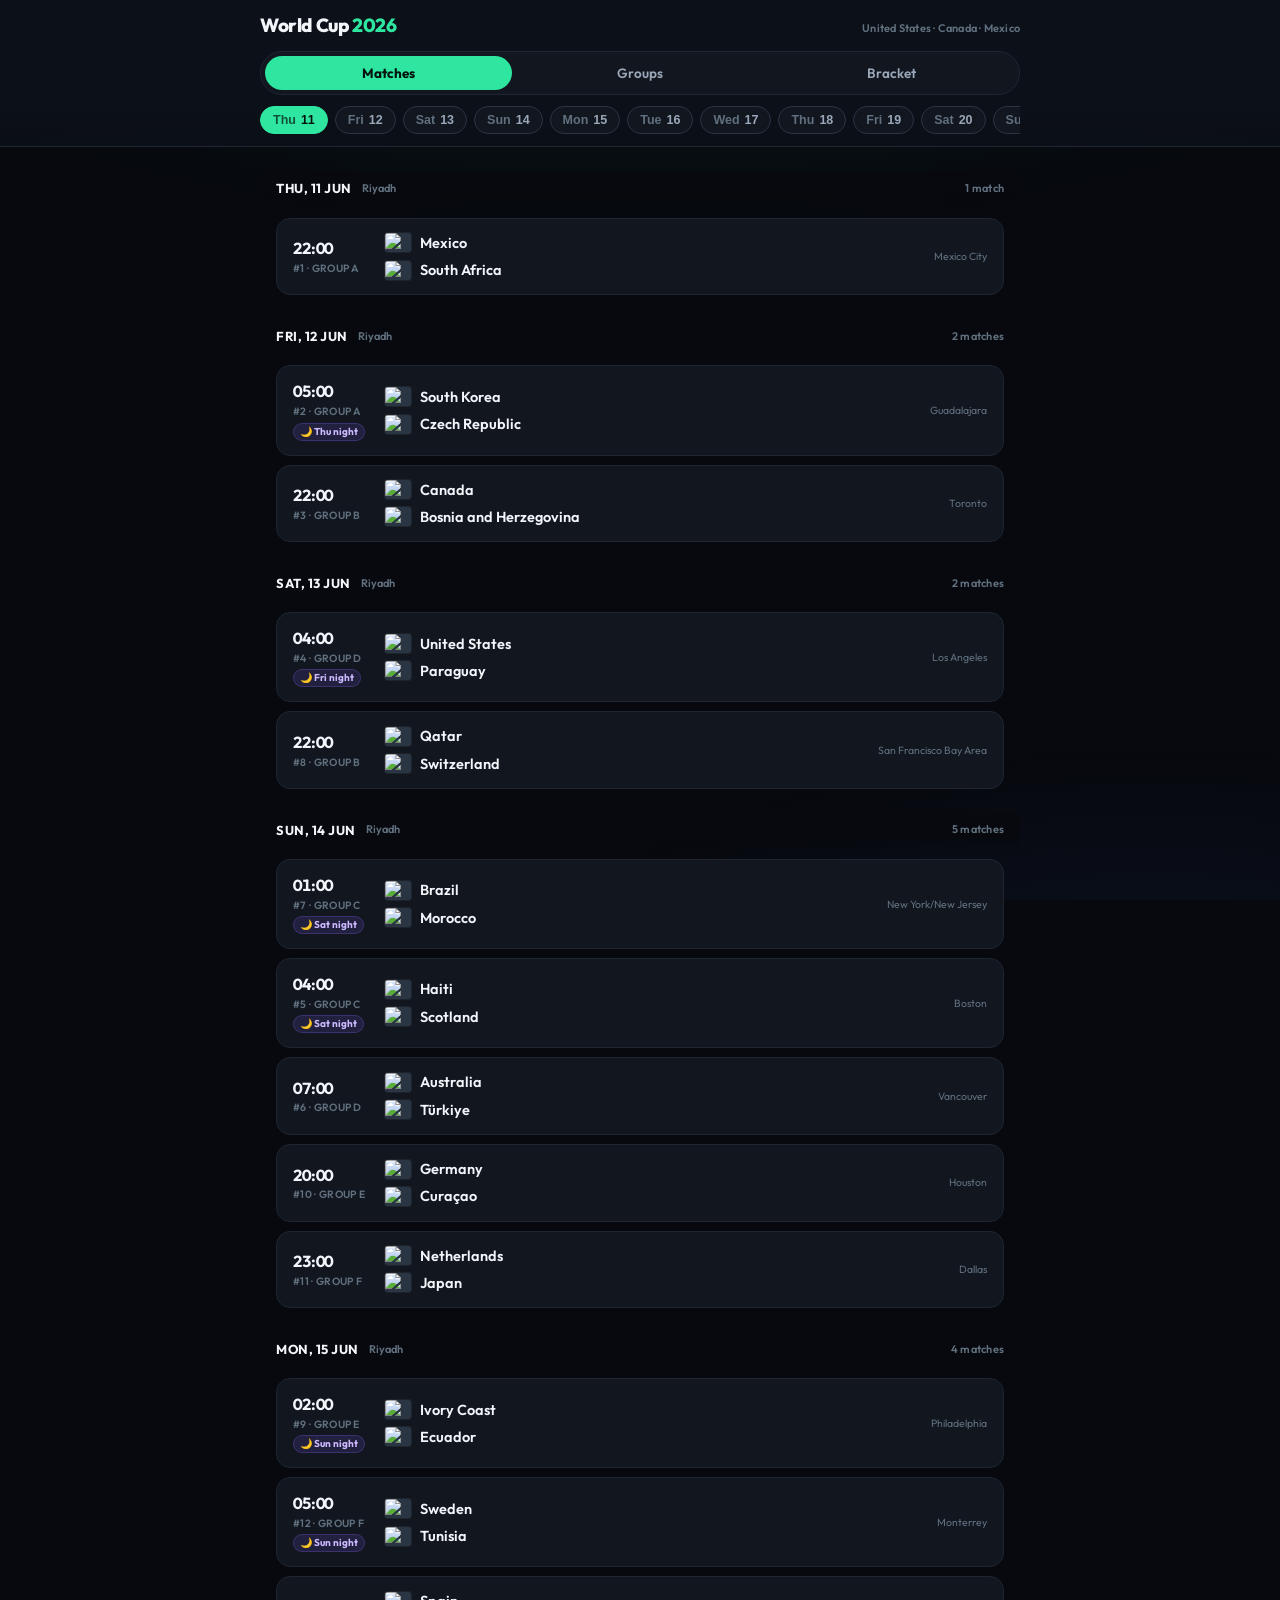
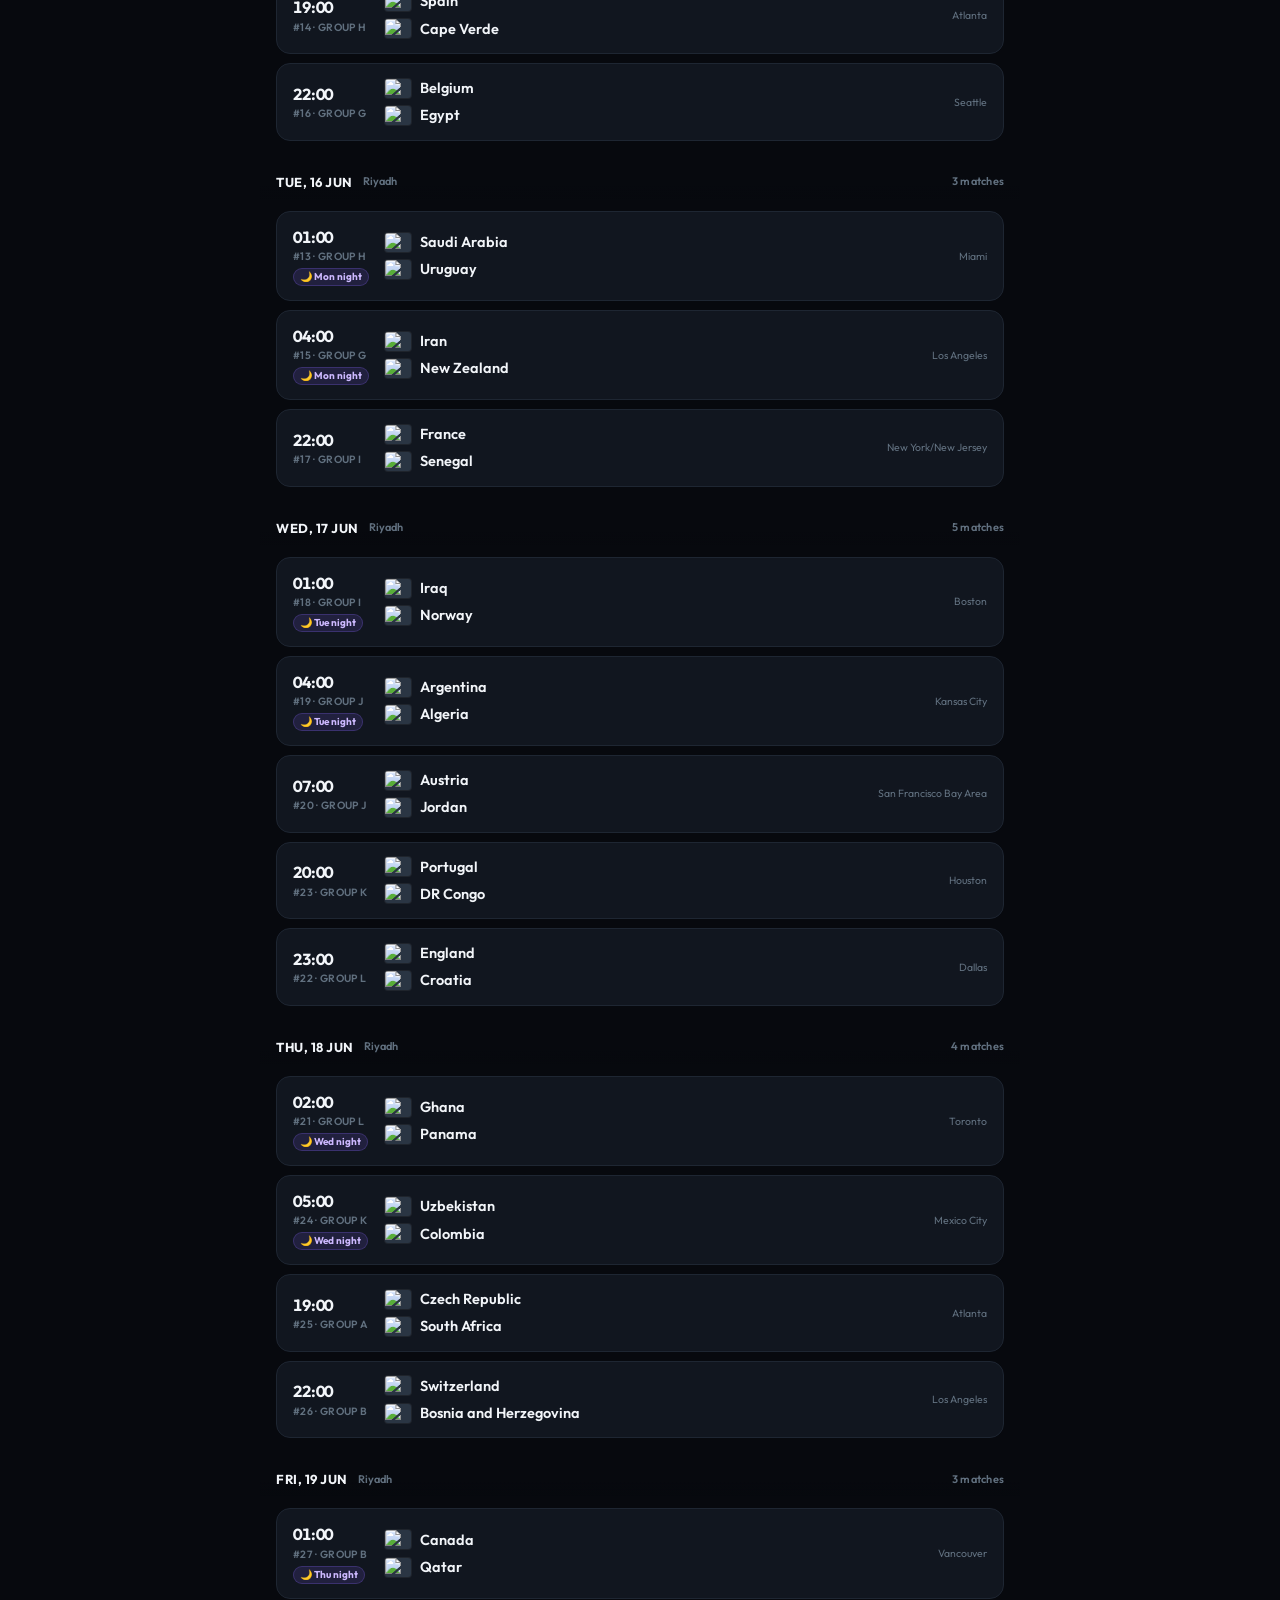
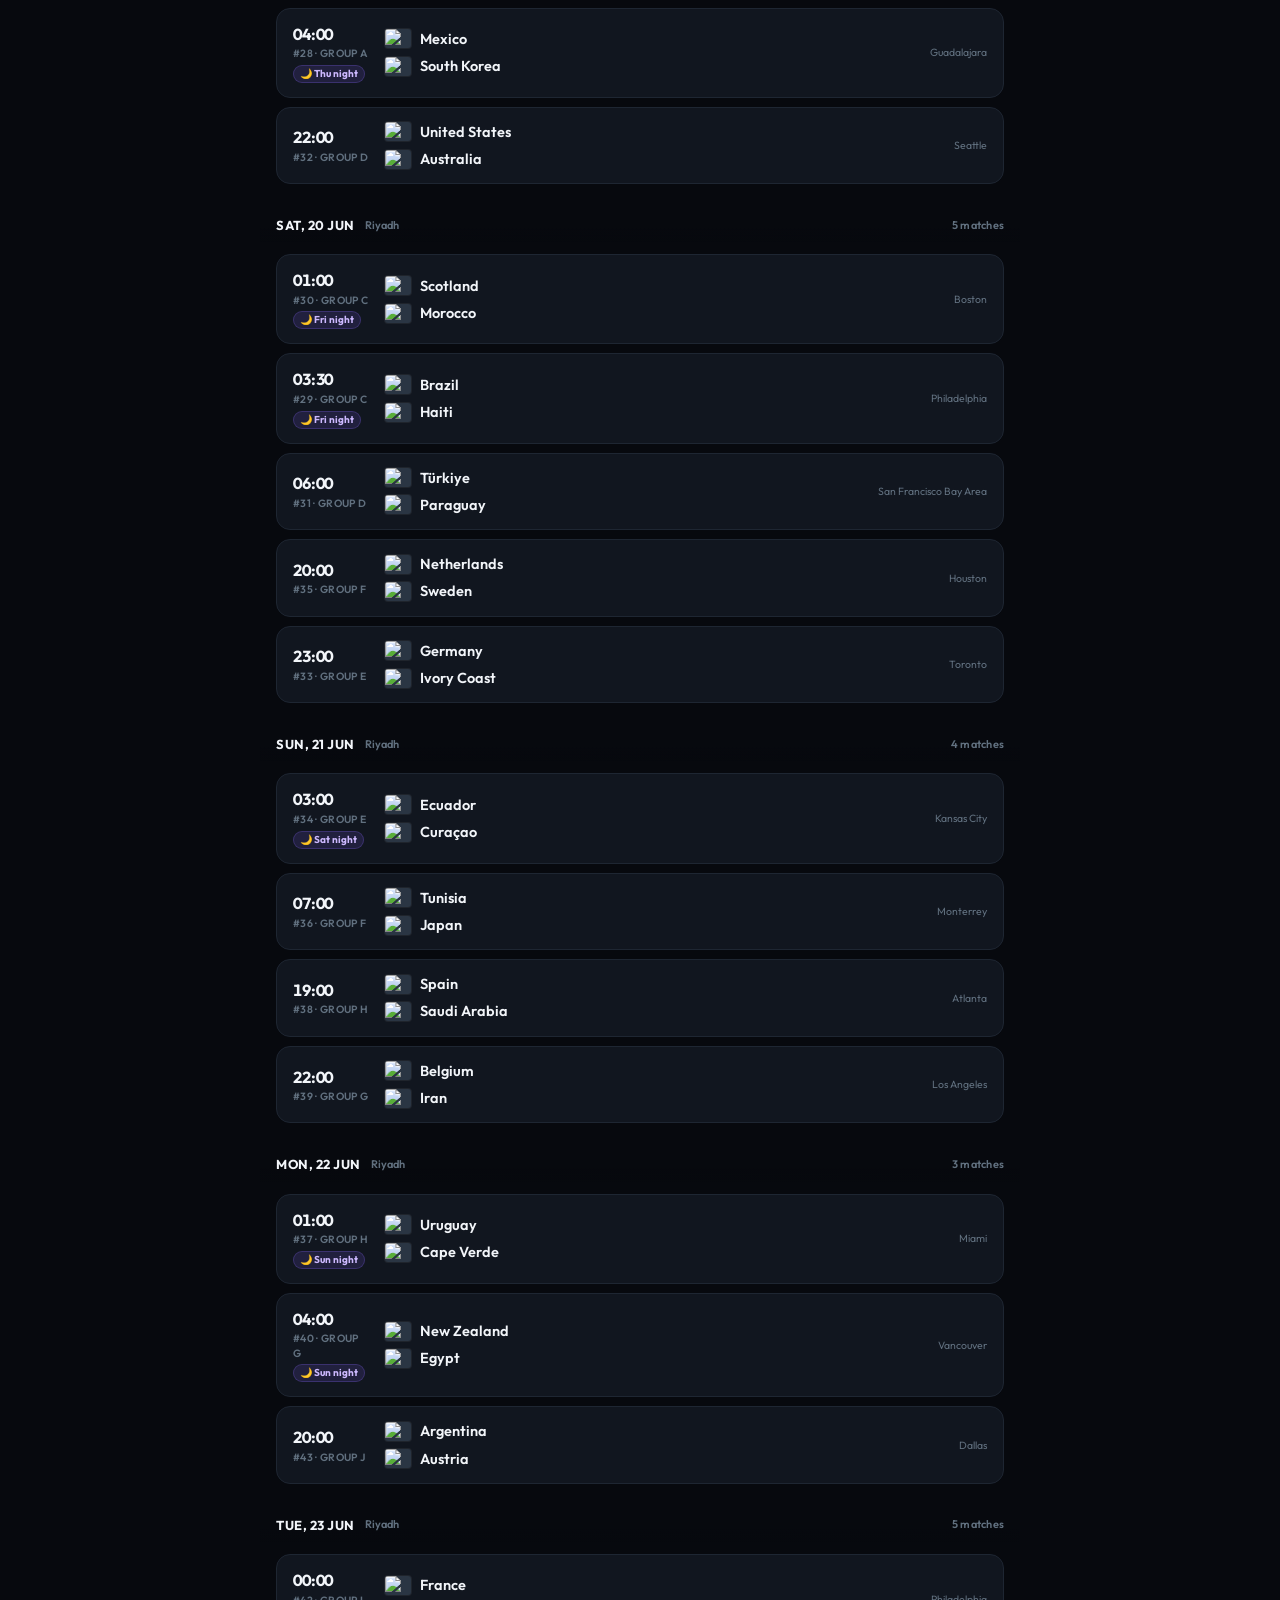
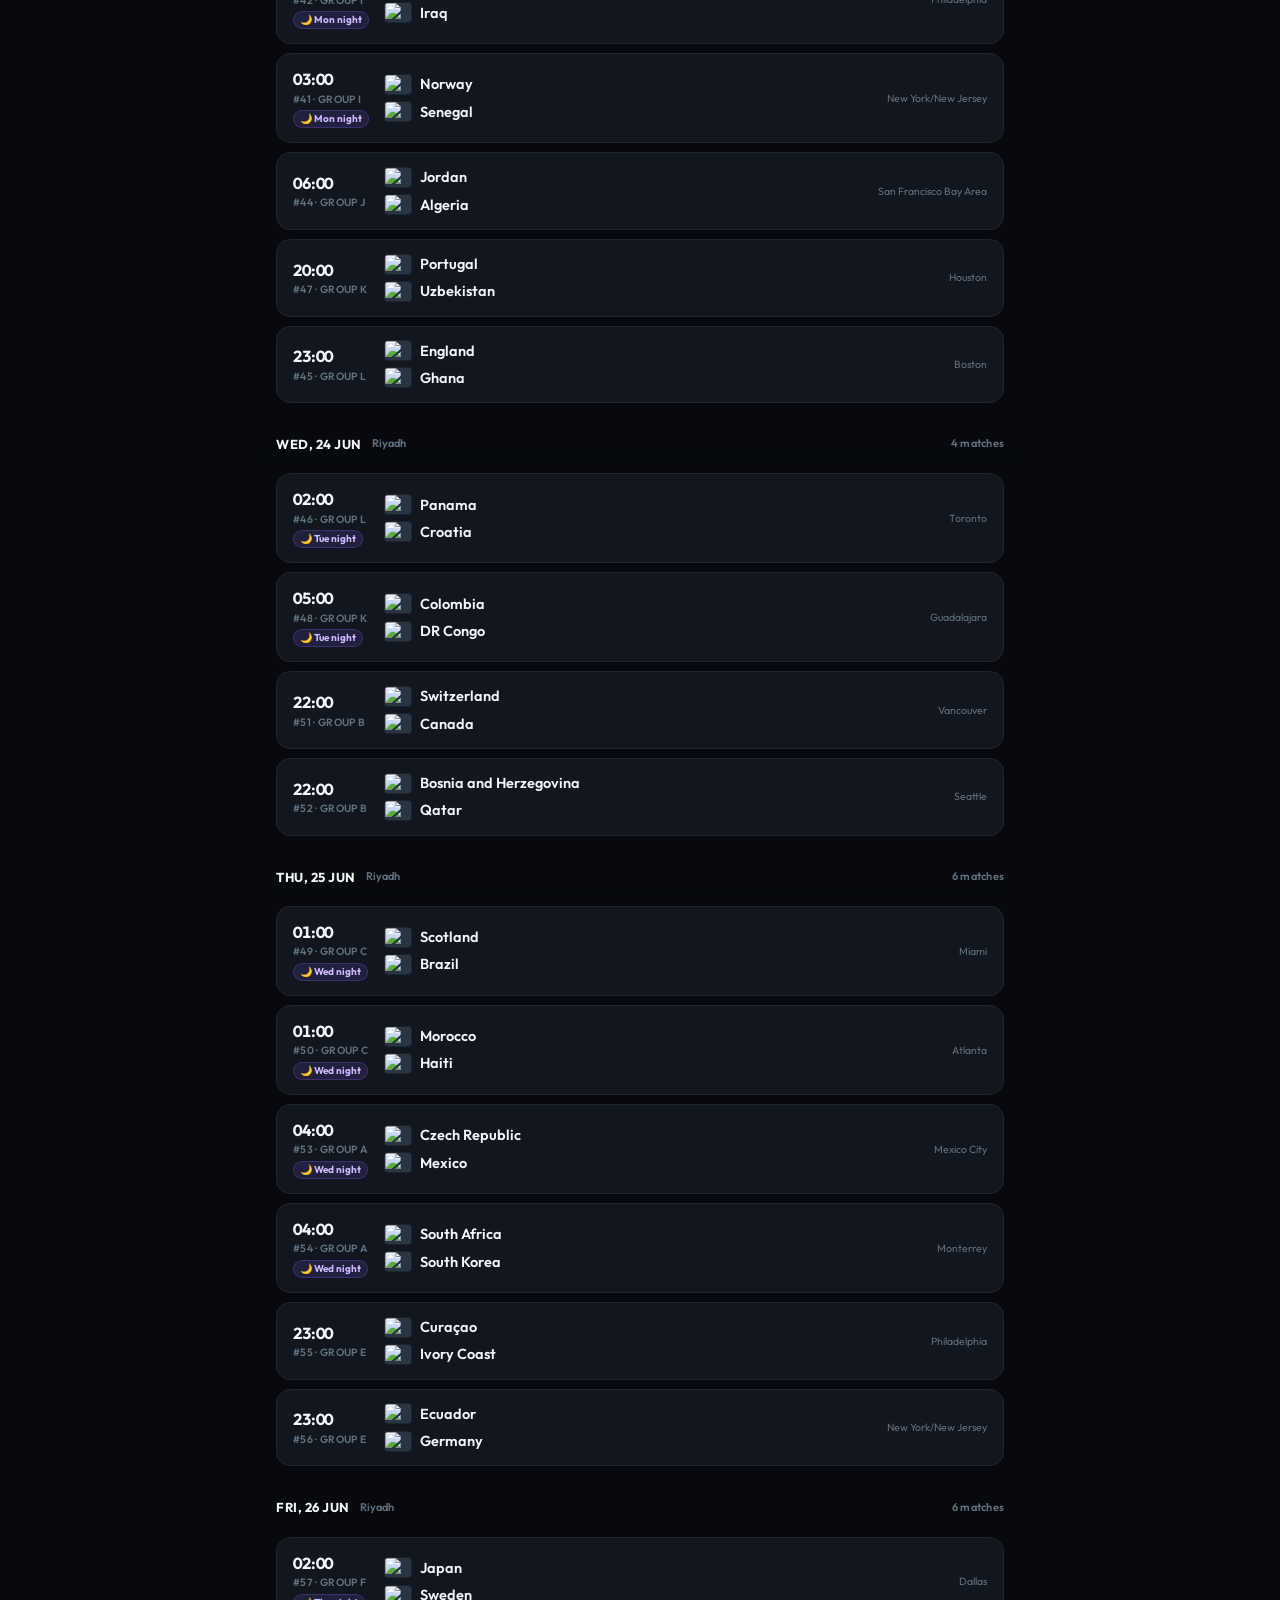
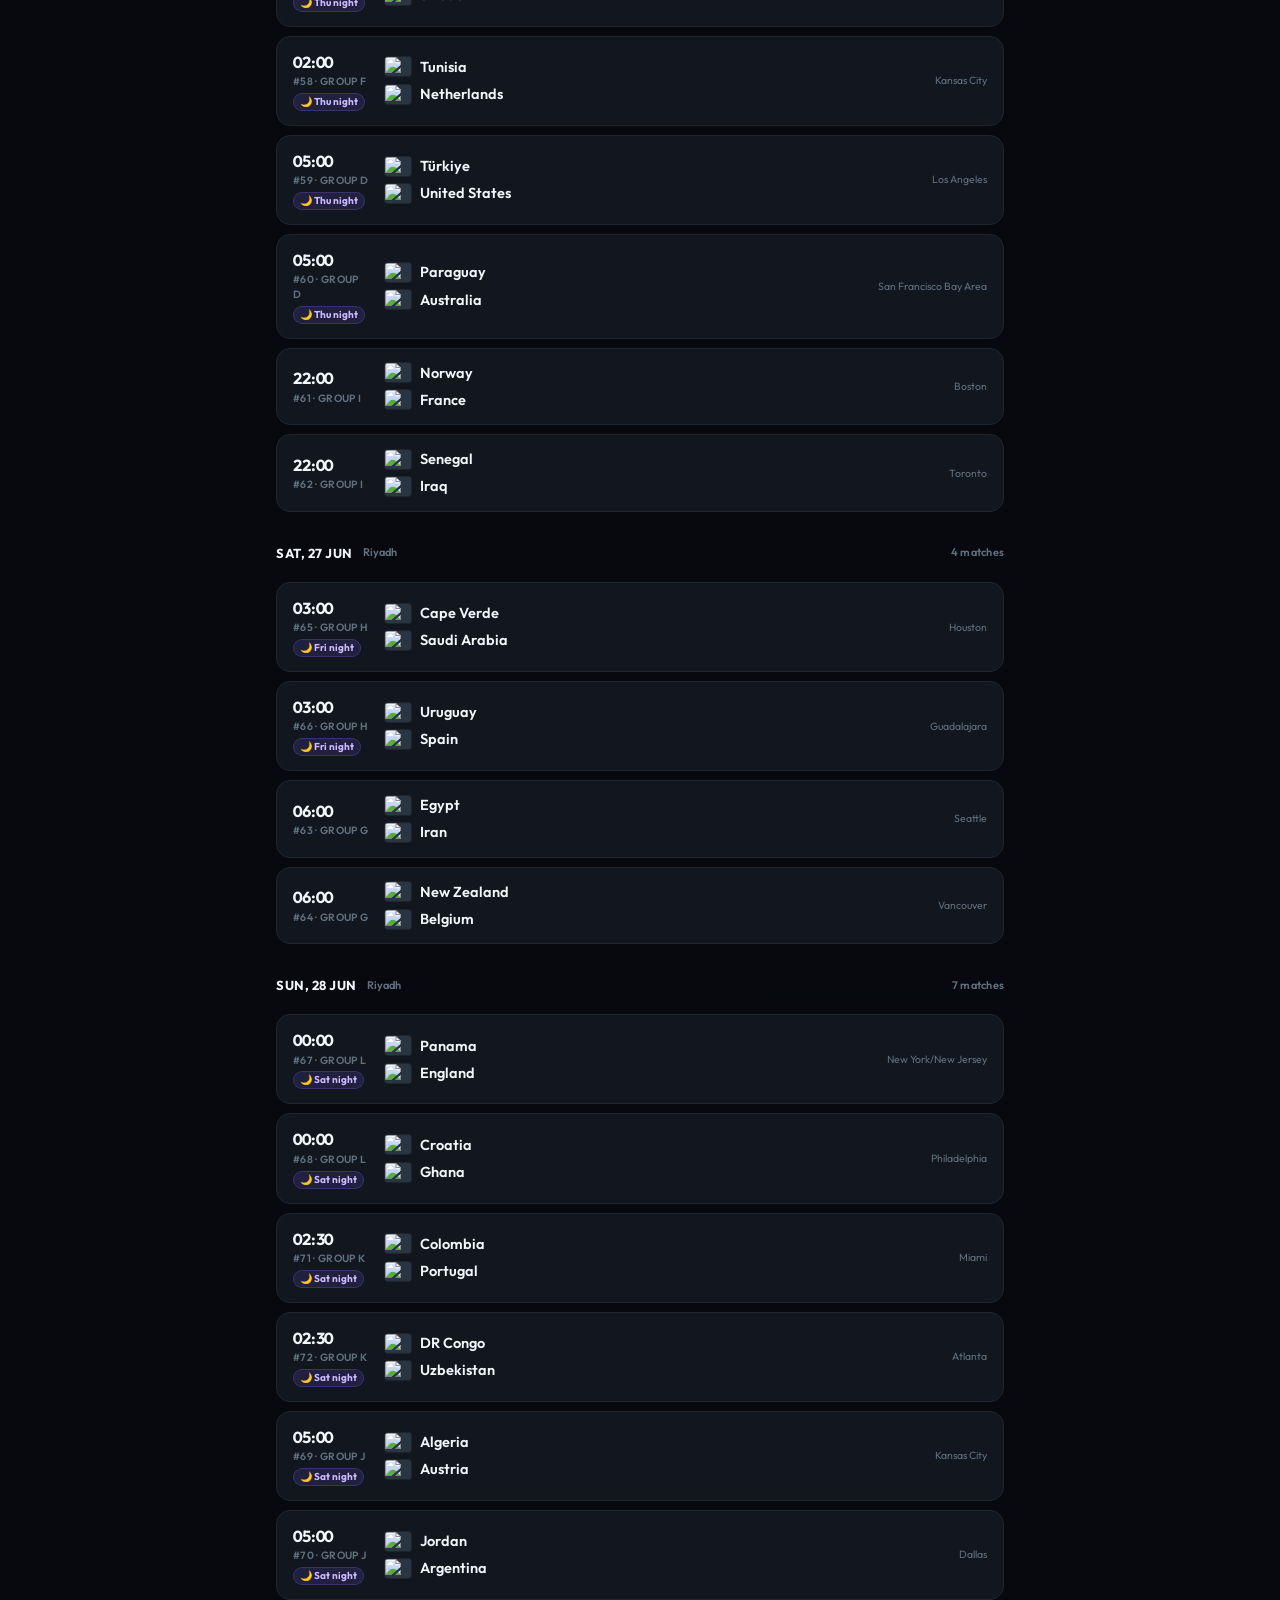
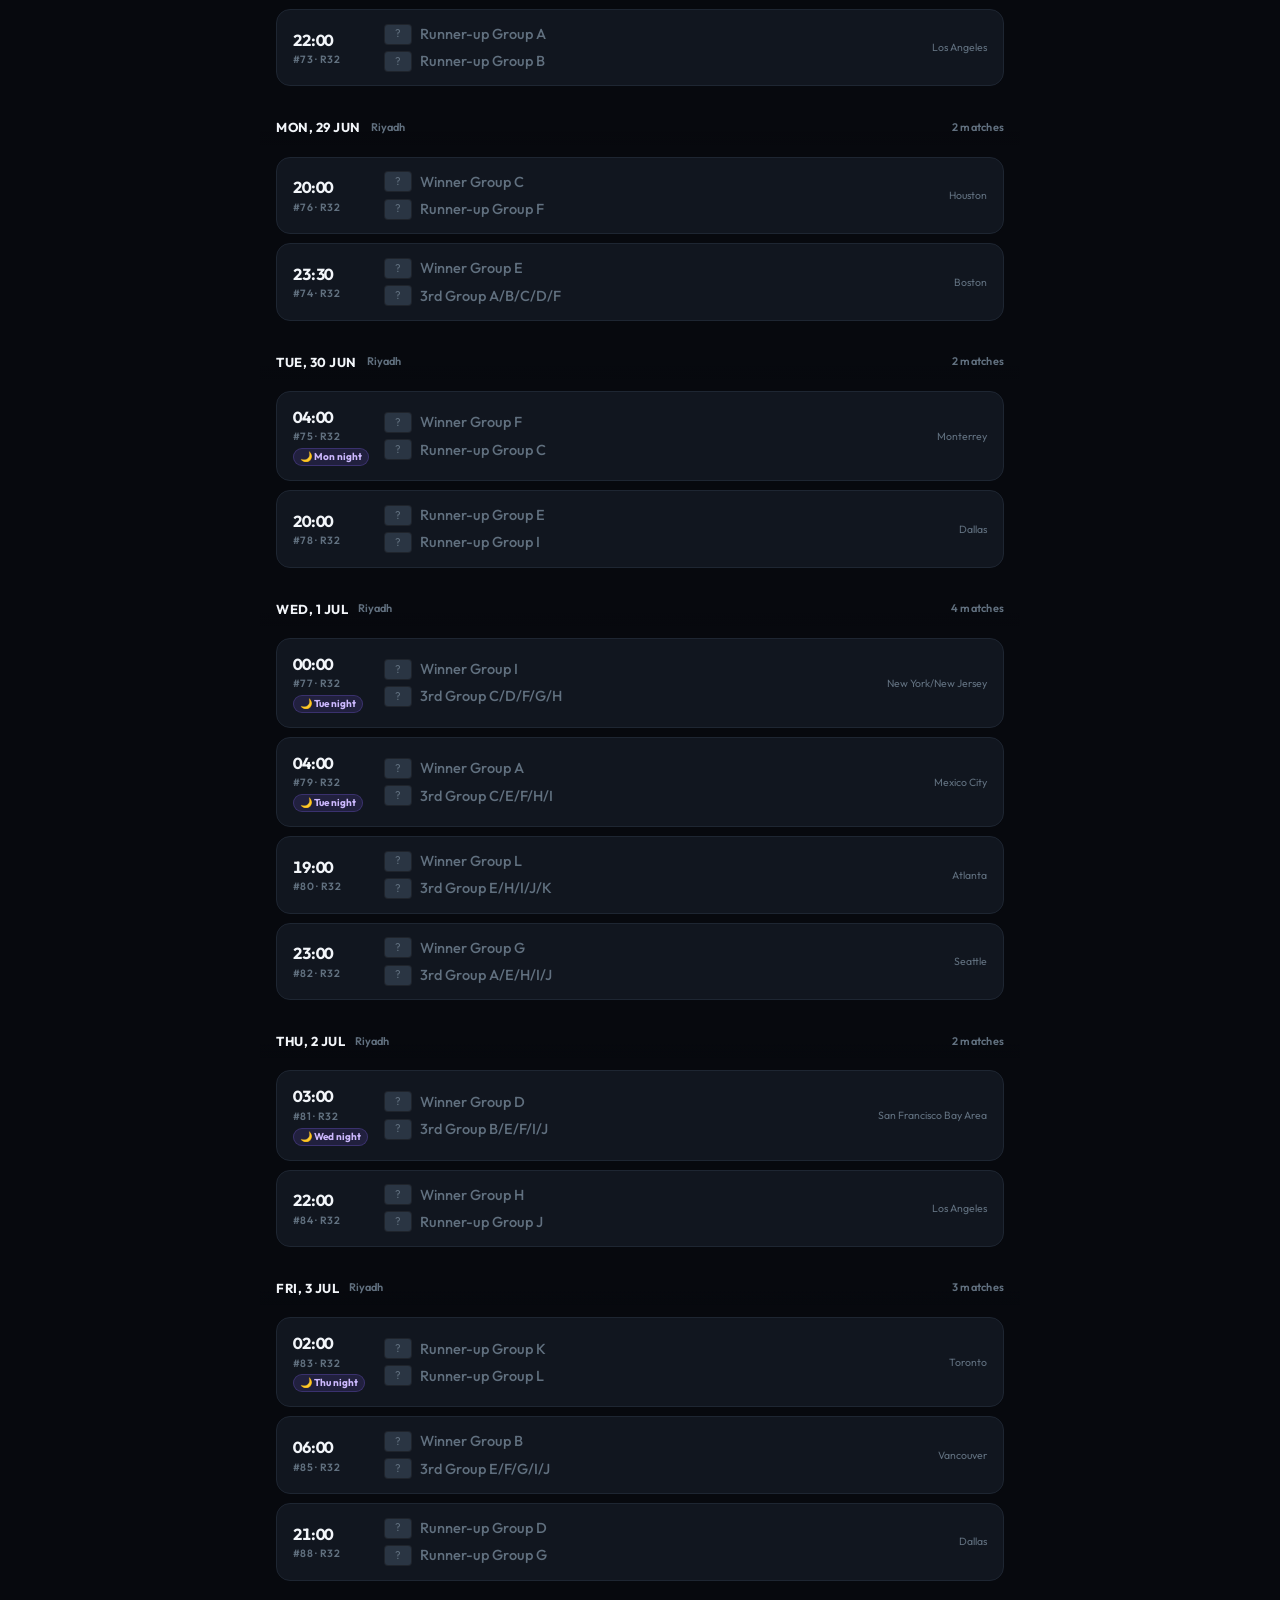
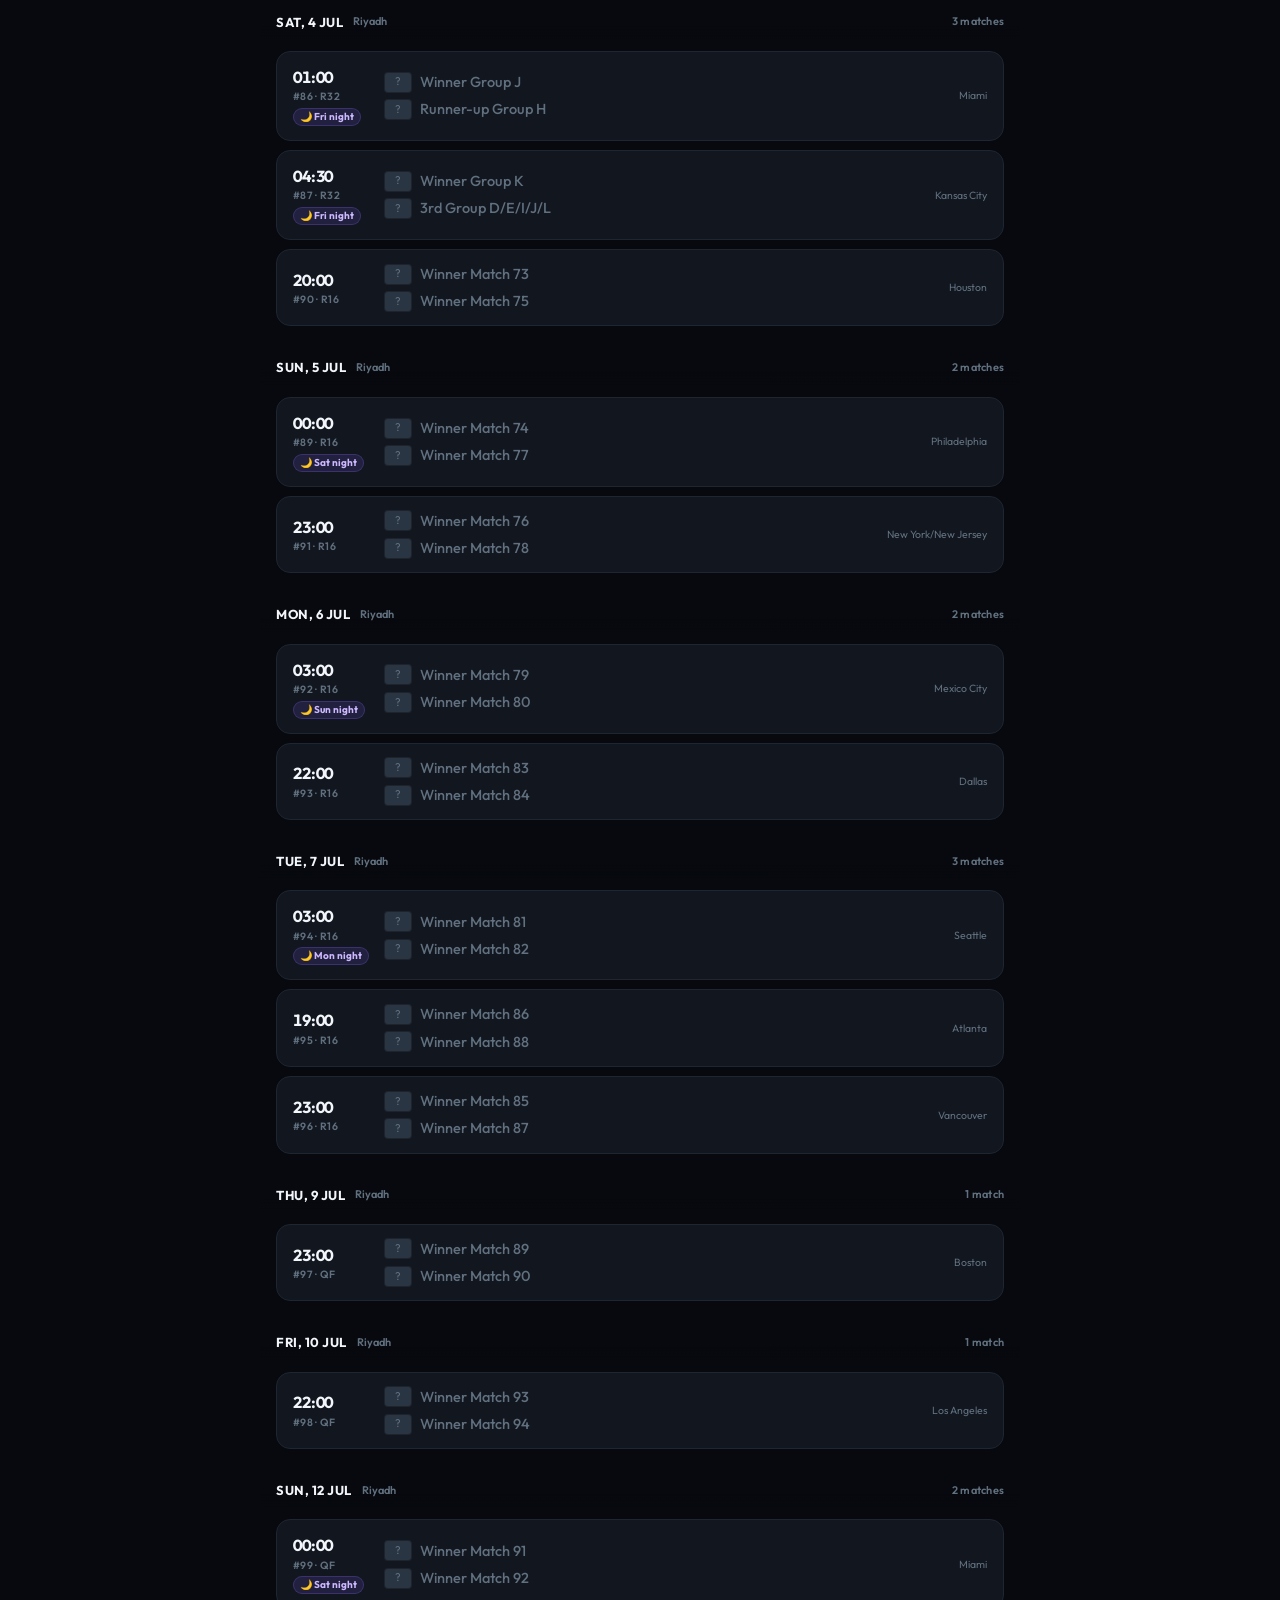
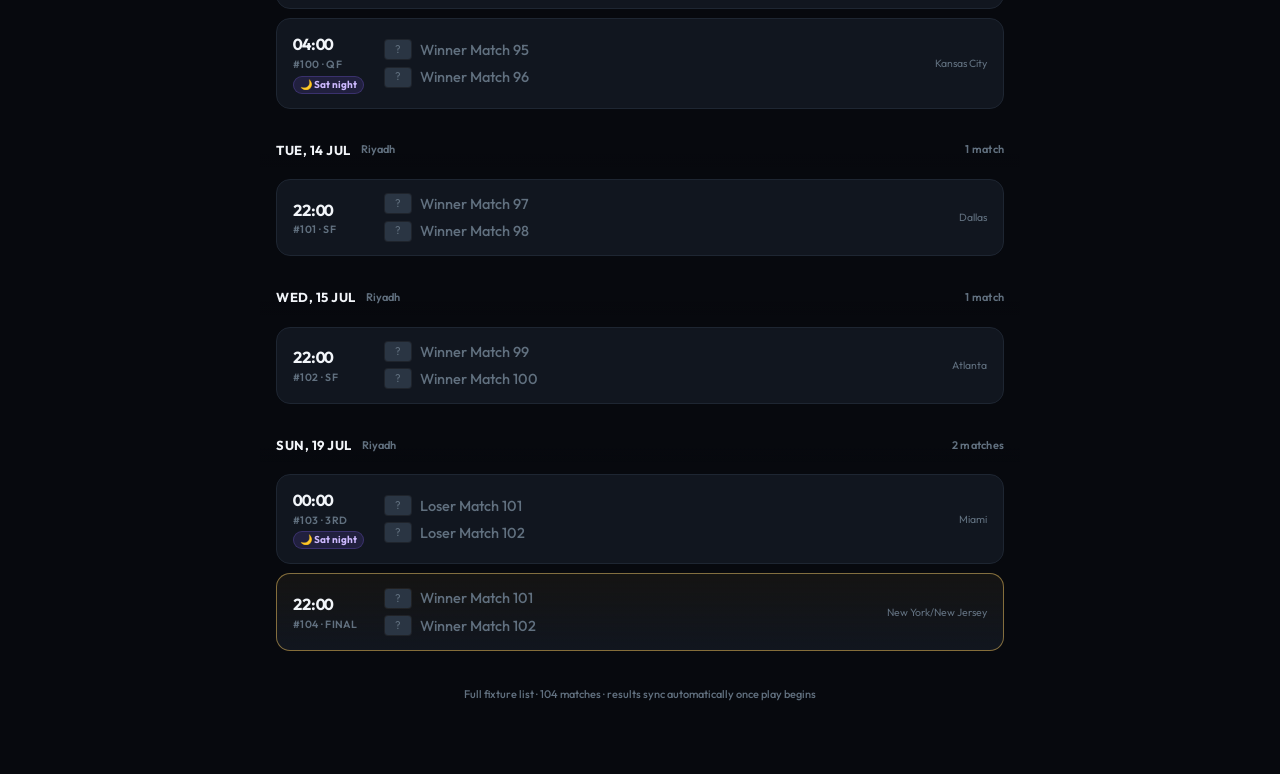
==== index.html @ ea8c7149 "World Cup 2026 interactive Riyadh-time schedule - All 104 matches, flags, Riyadh-time kickoffs with " ====
<!doctype html>
<html lang="en">
<head>
  <meta charset="utf-8">
  <meta name="viewport" content="width=device-width, initial-scale=1, viewport-fit=cover">
  <title>World Cup 2026 · Riyadh time</title>
  <meta name="description" content="Every 2026 FIFA World Cup match in Riyadh time, with flags, live scores and an auto-filling knockout bracket.">
  <meta name="theme-color" content="#07090e">

  <!-- OG -->
  <meta property="og:title" content="World Cup 2026 · Riyadh time">
  <meta property="og:description" content="All 104 matches in Riyadh time, with flags, live scores and an auto-filling bracket.">
  <meta property="og:type" content="website">

  <link rel="preconnect" href="https://fonts.googleapis.com">
  <link rel="preconnect" href="https://fonts.gstatic.com" crossorigin>
  <link rel="preconnect" href="https://flagcdn.com" crossorigin>
  <link href="https://fonts.googleapis.com/css2?family=Outfit:wght@400;500;600;700;800&display=swap" rel="stylesheet">
  <link rel="stylesheet" href="assets/styles.css">
</head>
<body>
  <header class="bar">
    <div class="bar-inner">
      <div class="brand">
        <h1>World Cup <span class="yr">2026</span></h1>
        <span class="hosts" id="hosts"></span>
      </div>
      <div class="tabs" role="tablist" aria-label="Views">
        <button class="tab" role="tab" data-view="matches" aria-selected="true">Matches</button>
        <button class="tab" role="tab" data-view="groups" aria-selected="false">Groups</button>
        <button class="tab" role="tab" data-view="bracket" aria-selected="false">Bracket</button>
      </div>
      <div class="daystrip" id="daystrip" aria-label="Jump to day"></div>
    </div>
  </header>

  <main id="views">
    <div class="view" id="view-matches" role="tabpanel"></div>
    <div class="view" id="view-groups" role="tabpanel" hidden></div>
    <div class="view" id="view-bracket" role="tabpanel" hidden></div>
    <p class="updated" id="updated"></p>
  </main>

  <script type="module" src="assets/app.js"></script>
</body>
</html>
---- assets/styles.css ----
/* World Cup 2026 — schedule. Dark "stadium at night" theme, iPhone-first.
   One accent (electric green) for today/active. Red is reserved strictly for
   the genuine LIVE state. One radius scale. tabular-nums for the scoreboard. */

:root {
  --ink:        #07090e;   /* page */
  --ink-2:      #0c1018;   /* sticky chrome */
  --surface:    #11161f;   /* match row */
  --surface-2:  #161d28;   /* hover / elevated */
  --line:       #1e2632;   /* hairlines */
  --line-2:     #2a3543;

  --text:       #f2f5f9;
  --text-2:     #9aa7b8;
  --text-3:     #61707f;

  --accent:     #2ee6a0;   /* today / active / brand */
  --accent-ink: #04130d;
  --accent-dim: rgba(46, 230, 160, 0.14);

  --live:       #ff4d57;   /* semantic LIVE only */
  --gold:       #f6c863;   /* champion accent on the final */

  --r-sm: 8px;
  --r:    14px;
  --r-lg: 20px;
  --r-pill: 999px;

  --pad: 16px;
  --maxw: 760px;
  --bar-h: 116px;

  font-synthesis: none;
  -webkit-text-size-adjust: 100%;
}

* { box-sizing: border-box; margin: 0; padding: 0; }

html { scroll-behavior: smooth; }
@media (prefers-reduced-motion: reduce) { html { scroll-behavior: auto; } }

body {
  background: var(--ink);
  color: var(--text);
  font-family: 'Outfit', system-ui, -apple-system, 'Segoe UI', sans-serif;
  font-size: 15px;
  line-height: 1.4;
  -webkit-font-smoothing: antialiased;
  text-rendering: optimizeLegibility;
  padding-bottom: env(safe-area-inset-bottom);
  overflow-x: hidden;
}

/* pitch-glow ambience behind the page, fixed so it never repaints on scroll */
body::before {
  content: '';
  position: fixed;
  inset: 0;
  z-index: -1;
  pointer-events: none;
  background:
    radial-gradient(120% 60% at 50% -10%, rgba(46, 230, 160, 0.10), transparent 60%),
    radial-gradient(90% 50% at 90% 110%, rgba(70, 120, 255, 0.07), transparent 55%);
}

.tnum { font-variant-numeric: tabular-nums; }

/* ───────────────────────── top bar ───────────────────────── */
.bar {
  position: sticky;
  top: 0;
  z-index: 50;
  background: linear-gradient(180deg, var(--ink-2) 72%, rgba(12, 16, 24, 0.86));
  backdrop-filter: blur(14px);
  -webkit-backdrop-filter: blur(14px);
  border-bottom: 1px solid var(--line);
  padding: calc(env(safe-area-inset-top) + 12px) var(--pad) 0;
}
.bar-inner { max-width: var(--maxw); margin: 0 auto; }

.brand {
  display: flex;
  align-items: baseline;
  gap: 9px;
  margin-bottom: 12px;
}
.brand h1 {
  font-size: 19px;
  font-weight: 800;
  letter-spacing: -0.02em;
}
.brand .yr {
  font-weight: 800;
  color: var(--accent);
  letter-spacing: -0.02em;
  font-size: 19px;
}
.brand .hosts {
  margin-left: auto;
  font-size: 11px;
  font-weight: 600;
  color: var(--text-3);
  letter-spacing: 0.02em;
  white-space: nowrap;
}

/* segmented tabs */
.tabs {
  display: flex;
  gap: 4px;
  background: var(--surface);
  border: 1px solid var(--line);
  border-radius: var(--r-pill);
  padding: 4px;
}
.tab {
  flex: 1;
  appearance: none;
  border: 0;
  background: transparent;
  color: var(--text-2);
  font: inherit;
  font-weight: 600;
  font-size: 13.5px;
  padding: 8px 6px;
  border-radius: var(--r-pill);
  cursor: pointer;
  transition: color 0.2s, background 0.2s;
}
.tab[aria-selected='true'] {
  background: var(--accent);
  color: var(--accent-ink);
  font-weight: 700;
}
.tab:focus-visible { outline: 2px solid var(--accent); outline-offset: 2px; }

/* day strip (matches view) */
.daystrip {
  display: flex;
  gap: 7px;
  overflow-x: auto;
  scrollbar-width: none;
  padding: 11px 0 12px;
  scroll-snap-type: x proximity;
}
.daystrip::-webkit-scrollbar { display: none; }
.chip {
  flex: 0 0 auto;
  scroll-snap-align: center;
  border: 1px solid var(--line-2);
  background: var(--surface);
  color: var(--text-2);
  border-radius: var(--r-pill);
  padding: 6px 12px;
  font-size: 12.5px;
  font-weight: 600;
  cursor: pointer;
  white-space: nowrap;
  transition: background 0.15s, color 0.15s, border-color 0.15s;
}
.chip .dow { color: var(--text-3); margin-right: 5px; }
.chip[data-today='true'] { border-color: var(--accent); color: var(--accent); }
.chip[data-active='true'] {
  background: var(--accent); color: var(--accent-ink); border-color: var(--accent);
}
.chip[data-active='true'] .dow { color: var(--accent-ink); opacity: 0.7; }

/* ───────────────────────── layout ───────────────────────── */
main { max-width: var(--maxw); margin: 0 auto; padding: 0 var(--pad) 64px; }
.view[hidden] { display: none; }

/* day section header */
.dayhdr {
  position: sticky;
  top: var(--bar-h);
  z-index: 20;
  display: flex;
  align-items: center;
  gap: 10px;
  margin: 24px -16px 12px;
  padding: 8px 16px;
  background: linear-gradient(180deg, var(--ink) 60%, transparent);
}
.dayhdr h2 {
  font-size: 13px;
  font-weight: 700;
  letter-spacing: 0.04em;
  text-transform: uppercase;
  color: var(--text);
}
.dayhdr .tz { font-size: 11px; font-weight: 600; color: var(--text-3); }
.dayhdr .count {
  margin-left: auto; font-size: 11px; color: var(--text-3);
  font-weight: 600; letter-spacing: 0.02em;
}
.dayhdr[data-today='true'] h2 { color: var(--accent); }
.dayhdr[data-today='true']::before {
  content: 'TODAY';
  font-size: 10px; font-weight: 800; letter-spacing: 0.08em;
  color: var(--accent-ink); background: var(--accent);
  padding: 2px 7px; border-radius: var(--r-pill);
}

/* ───────────────────────── match row ───────────────────────── */
.match {
  display: grid;
  grid-template-columns: 60px 1fr auto;
  align-items: center;
  gap: 12px;
  background: var(--surface);
  border: 1px solid var(--line);
  border-radius: var(--r);
  padding: 12px 14px;
  margin-bottom: 9px;
  transition: border-color 0.2s, transform 0.12s;
}
.match:active { transform: scale(0.992); }
.match[data-status='live'] {
  border-color: rgba(255, 77, 87, 0.55);
  box-shadow: 0 0 0 1px rgba(255, 77, 87, 0.25), 0 8px 30px -12px rgba(255, 77, 87, 0.4);
}
.match[data-stage='final'] {
  border-color: rgba(246, 200, 99, 0.5);
  background: linear-gradient(180deg, rgba(246, 200, 99, 0.06), var(--surface));
}

/* left time block */
.kotime { text-align: left; }
.kotime .t {
  font-size: 16px; font-weight: 700; letter-spacing: -0.01em;
}
.kotime .meta {
  font-size: 10.5px; font-weight: 600; color: var(--text-3);
  text-transform: uppercase; letter-spacing: 0.03em; margin-top: 1px;
}
.kotime .late {
  display: inline-block; margin-top: 4px;
  font-size: 10px; font-weight: 700; color: #cdb9ff;
  background: rgba(120, 90, 220, 0.16);
  border: 1px solid rgba(120, 90, 220, 0.3);
  padding: 1px 6px; border-radius: var(--r-pill);
  white-space: nowrap;
}

/* teams */
.teams { display: grid; gap: 7px; min-width: 0; }
.team {
  display: flex; align-items: center; gap: 9px; min-width: 0;
}
.flag {
  width: 26px; height: 19px; flex: 0 0 auto;
  border-radius: 3px; object-fit: cover;
  background: var(--line-2);
  box-shadow: 0 0 0 1px rgba(255, 255, 255, 0.06);
}
.flag.tbd {
  display: grid; place-items: center;
  font-size: 11px; color: var(--text-3);
}
.team .name {
  font-size: 14.5px; font-weight: 600; white-space: nowrap;
  overflow: hidden; text-overflow: ellipsis;
}
.team .name.ph { color: var(--text-3); font-weight: 500; font-style: italic; }
.team.win .name { font-weight: 800; }
.team.lose { opacity: 0.5; }
.team .sc {
  margin-left: auto; padding-left: 8px;
  font-size: 17px; font-weight: 800; letter-spacing: -0.02em;
}
.team .pens { font-size: 10px; font-weight: 700; color: var(--text-3); margin-left: 3px; }

/* right status rail */
.rail { display: flex; flex-direction: column; align-items: flex-end; gap: 4px; }
.pill {
  font-size: 10px; font-weight: 700; letter-spacing: 0.05em;
  text-transform: uppercase; padding: 3px 8px; border-radius: var(--r-pill);
  white-space: nowrap;
}
.pill.live {
  color: #fff; background: var(--live);
  display: inline-flex; align-items: center; gap: 5px;
}
.pill.live .dot {
  width: 6px; height: 6px; border-radius: 50%; background: #fff;
  animation: pulse 1.1s ease-in-out infinite;
}
@keyframes pulse { 0%, 100% { opacity: 1; } 50% { opacity: 0.25; } }
@media (prefers-reduced-motion: reduce) { .pill.live .dot { animation: none; } }
.pill.ft { color: var(--text-2); background: var(--surface-2); border: 1px solid var(--line-2); }
.pill.grp { color: var(--text-3); background: transparent; border: 1px solid var(--line); }
.venue { font-size: 10.5px; color: var(--text-3); text-align: right; max-width: 110px; }

/* round label divider for knockout list */
.roundhdr {
  margin: 30px 0 6px; display: flex; align-items: center; gap: 12px;
}
.roundhdr h2 { font-size: 16px; font-weight: 800; letter-spacing: -0.01em; }
.roundhdr .ln { flex: 1; height: 1px; background: var(--line); }

/* ───────────────────────── groups view ───────────────────────── */
.grpgrid { display: grid; gap: 14px; margin-top: 20px; }
@media (min-width: 560px) { .grpgrid { grid-template-columns: 1fr 1fr; } }
.gcard {
  background: var(--surface); border: 1px solid var(--line);
  border-radius: var(--r); overflow: hidden;
}
.gcard h3 {
  font-size: 12px; font-weight: 800; letter-spacing: 0.06em;
  text-transform: uppercase; color: var(--text-2);
  padding: 11px 14px; border-bottom: 1px solid var(--line);
}
.gcard h3 span { color: var(--accent); }
.strow {
  display: grid;
  grid-template-columns: 18px 24px 1fr repeat(4, 26px) 30px;
  align-items: center; gap: 6px;
  padding: 8px 14px; font-size: 13px;
}
.strow + .strow { border-top: 1px solid var(--line); }
.strow.head {
  font-size: 9.5px; font-weight: 700; color: var(--text-3);
  text-transform: uppercase; letter-spacing: 0.04em; padding: 7px 14px;
}
.strow .pos { color: var(--text-3); font-weight: 700; text-align: center; }
.strow .nm { font-weight: 600; white-space: nowrap; overflow: hidden; text-overflow: ellipsis; }
.strow .v { text-align: center; color: var(--text-2); font-weight: 600; }
.strow .pts { text-align: center; font-weight: 800; }
.strow .flag { width: 22px; height: 16px; }
.strow[data-adv='1'] { background: linear-gradient(90deg, var(--accent-dim), transparent 70%); }
.strow[data-adv='1'] .pos { color: var(--accent); }
.strow[data-adv='3'] { background: linear-gradient(90deg, rgba(246,200,99,0.10), transparent 70%); }
.adv-key {
  display: flex; gap: 16px; flex-wrap: wrap; margin: 18px 2px 0;
  font-size: 11px; color: var(--text-3); font-weight: 600;
}
.adv-key i { display: inline-block; width: 9px; height: 9px; border-radius: 2px; margin-right: 6px; vertical-align: -1px; }
.adv-key .q { background: var(--accent); }
.adv-key .t { background: var(--gold); }

/* ───────────────────────── bracket view ───────────────────────── */
.bracket { overflow-x: auto; scrollbar-width: thin; padding: 20px 0 8px; -webkit-overflow-scrolling: touch; }
.bracket-inner { display: flex; gap: 18px; min-width: min-content; padding-bottom: 8px; }
.bcol { flex: 0 0 220px; display: flex; flex-direction: column; }
.bcol > .lbl {
  font-size: 11px; font-weight: 800; letter-spacing: 0.06em;
  text-transform: uppercase; color: var(--text-2); margin-bottom: 10px;
  position: sticky; left: 0;
}
.bcol-body { display: flex; flex-direction: column; justify-content: space-around; flex: 1; gap: 10px; }
.tie {
  background: var(--surface); border: 1px solid var(--line);
  border-radius: var(--r-sm); padding: 8px 10px;
}
.tie[data-status='live'] { border-color: rgba(255,77,87,0.5); }
.tie .mno { font-size: 9.5px; font-weight: 700; color: var(--text-3); letter-spacing: 0.04em; margin-bottom: 5px; display: flex; justify-content: space-between; }
.tie .side {
  display: flex; align-items: center; gap: 8px; padding: 3px 0; min-width: 0;
}
.tie .side .flag { width: 20px; height: 15px; }
.tie .side .nm { font-size: 12.5px; font-weight: 600; white-space: nowrap; overflow: hidden; text-overflow: ellipsis; }
.tie .side .nm.ph { color: var(--text-3); font-style: italic; font-weight: 500; font-size: 11.5px; }
.tie .side .sc { margin-left: auto; font-weight: 800; font-size: 13px; }
.tie .side.win .nm { font-weight: 800; color: var(--text); }
.tie .side.lose { opacity: 0.45; }
.tie.champ { border-color: var(--gold); background: linear-gradient(180deg, rgba(246,200,99,0.10), var(--surface)); }
.champ-banner {
  margin-top: 10px; text-align: center; font-size: 11px; font-weight: 700;
  color: var(--gold); letter-spacing: 0.04em;
}
.champ-banner .who { display: block; font-size: 16px; font-weight: 800; color: var(--text); margin-top: 4px; }

/* ───────────────────────── misc ───────────────────────── */
.updated {
  text-align: center; font-size: 11px; color: var(--text-3);
  margin: 36px 0 8px; font-weight: 500;
}
.updated b { color: var(--text-2); font-weight: 700; }
.empty { text-align: center; color: var(--text-3); padding: 60px 20px; font-size: 14px; }
.hint { font-size: 11.5px; color: var(--text-3); margin: 14px 2px 0; line-height: 1.5; }

@media (min-width: 560px) {
  .match { grid-template-columns: 76px 1fr auto; gap: 16px; padding: 14px 16px; }
  .bcol { flex-basis: 240px; }
}
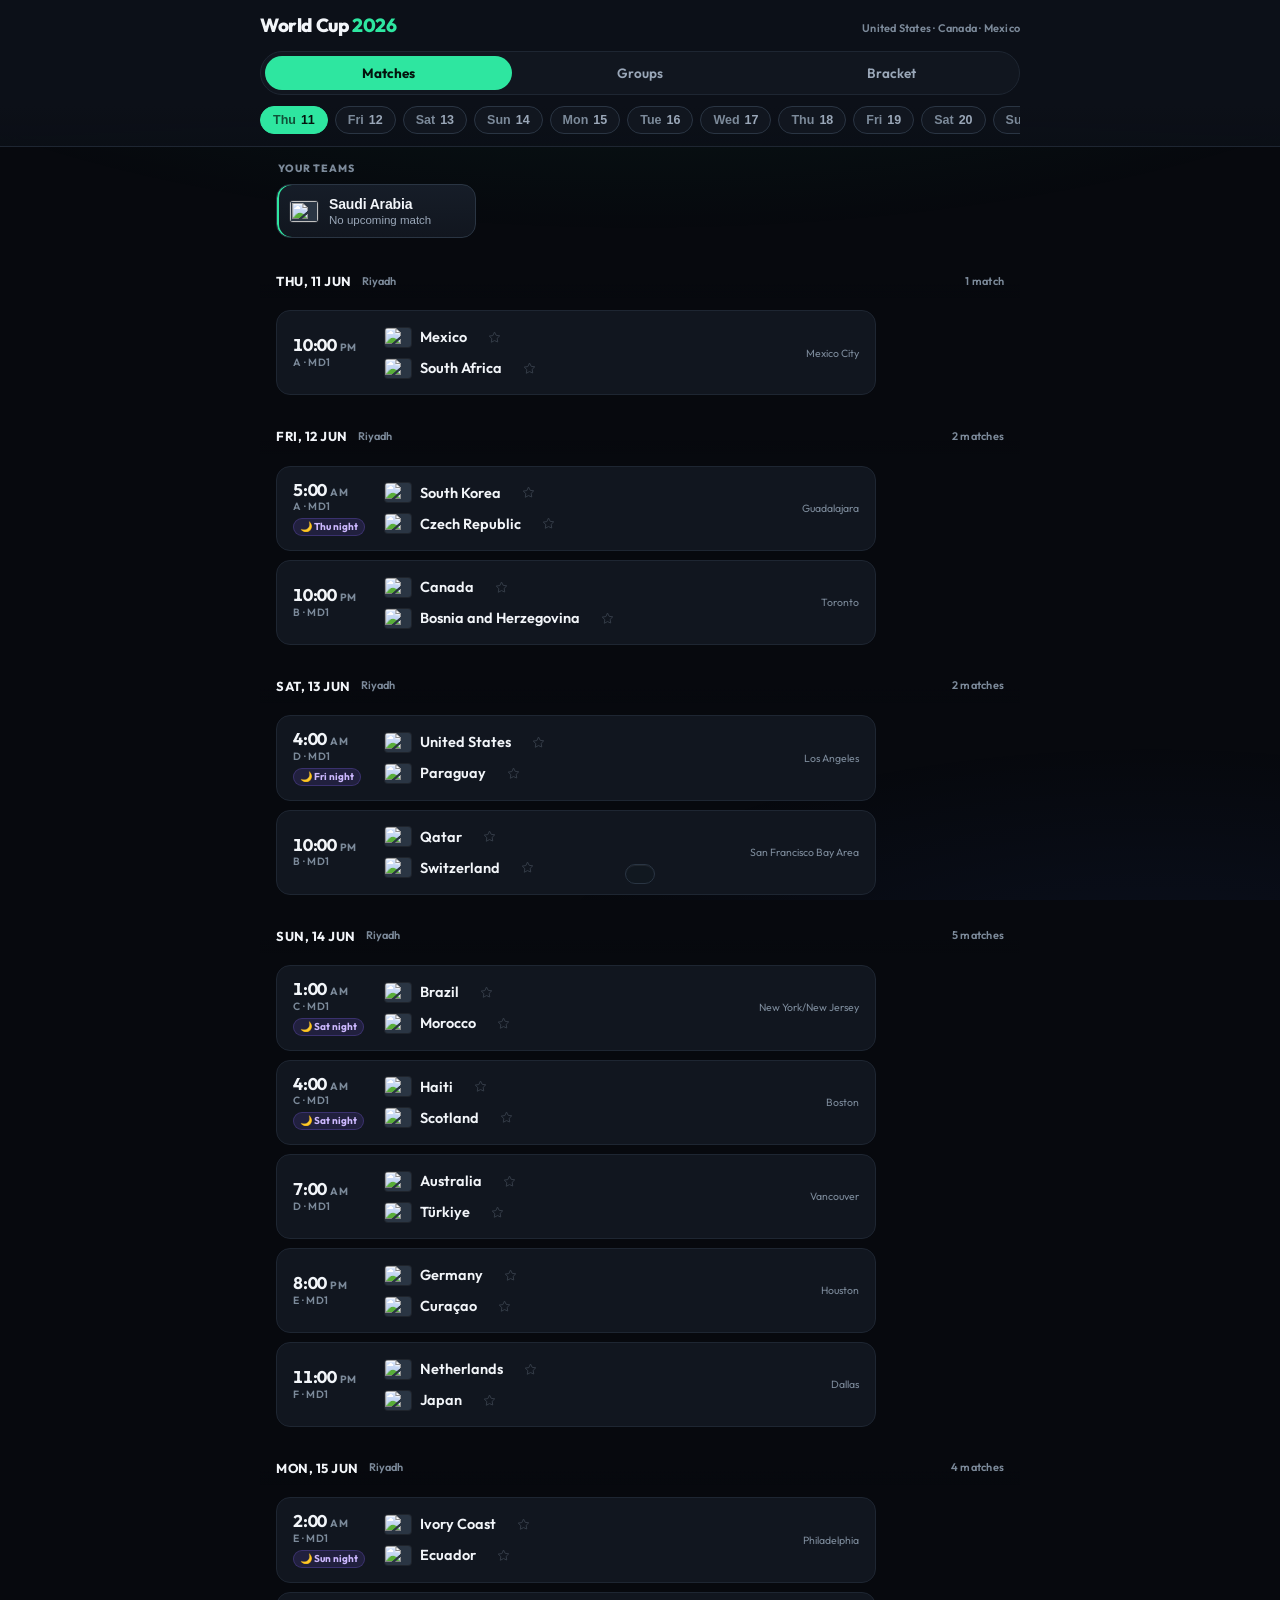
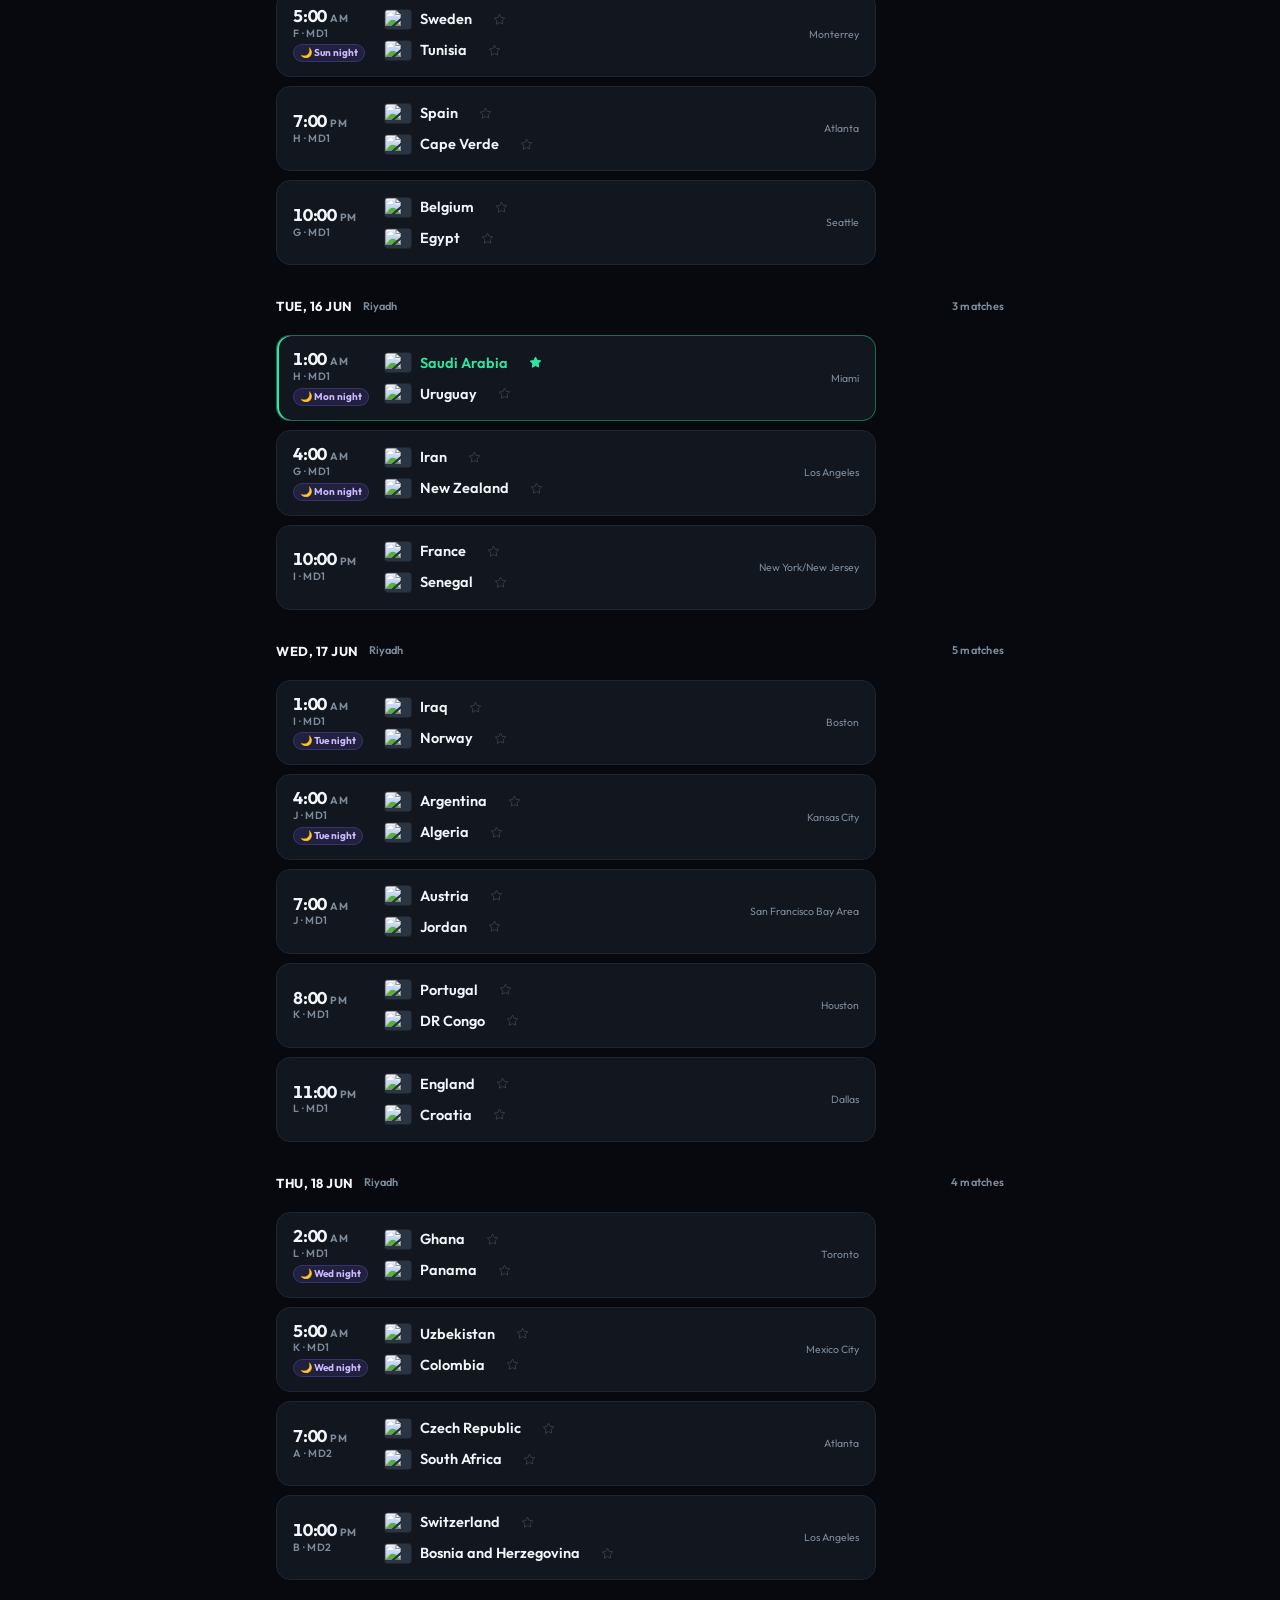
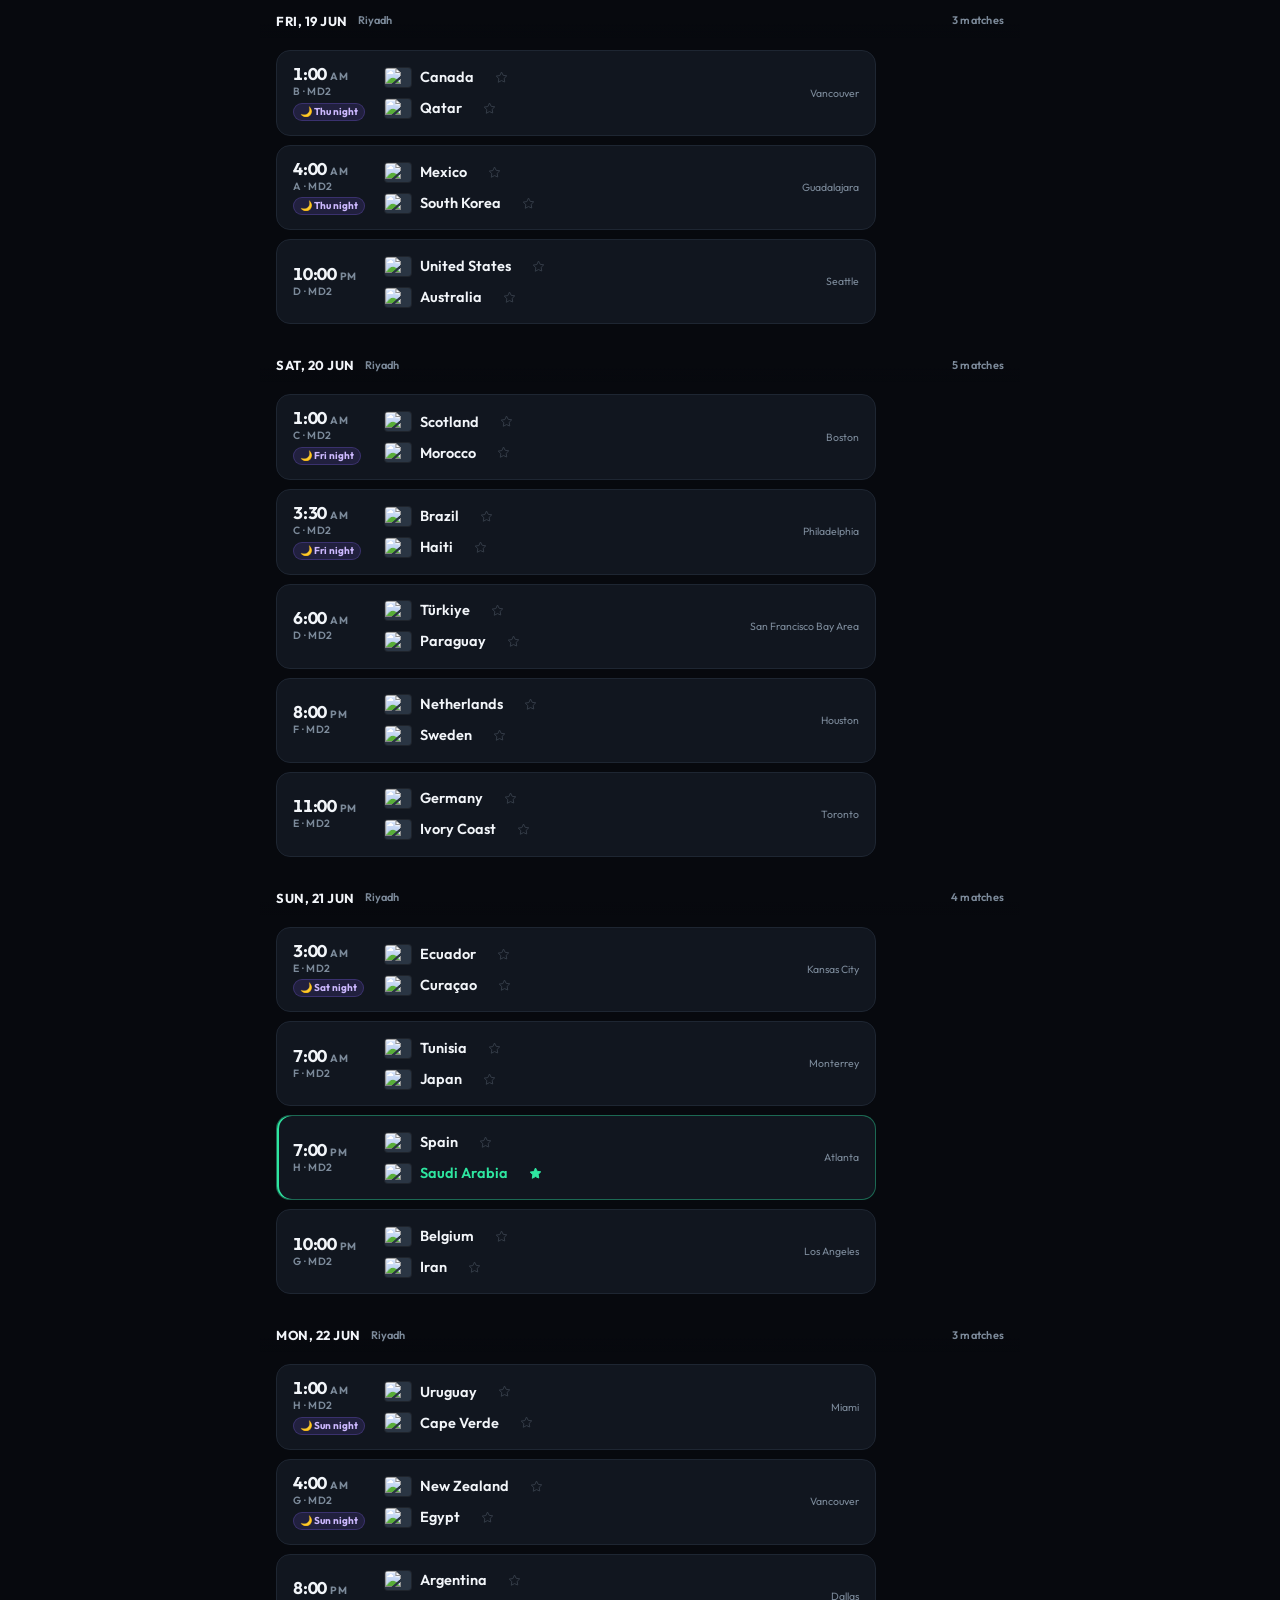
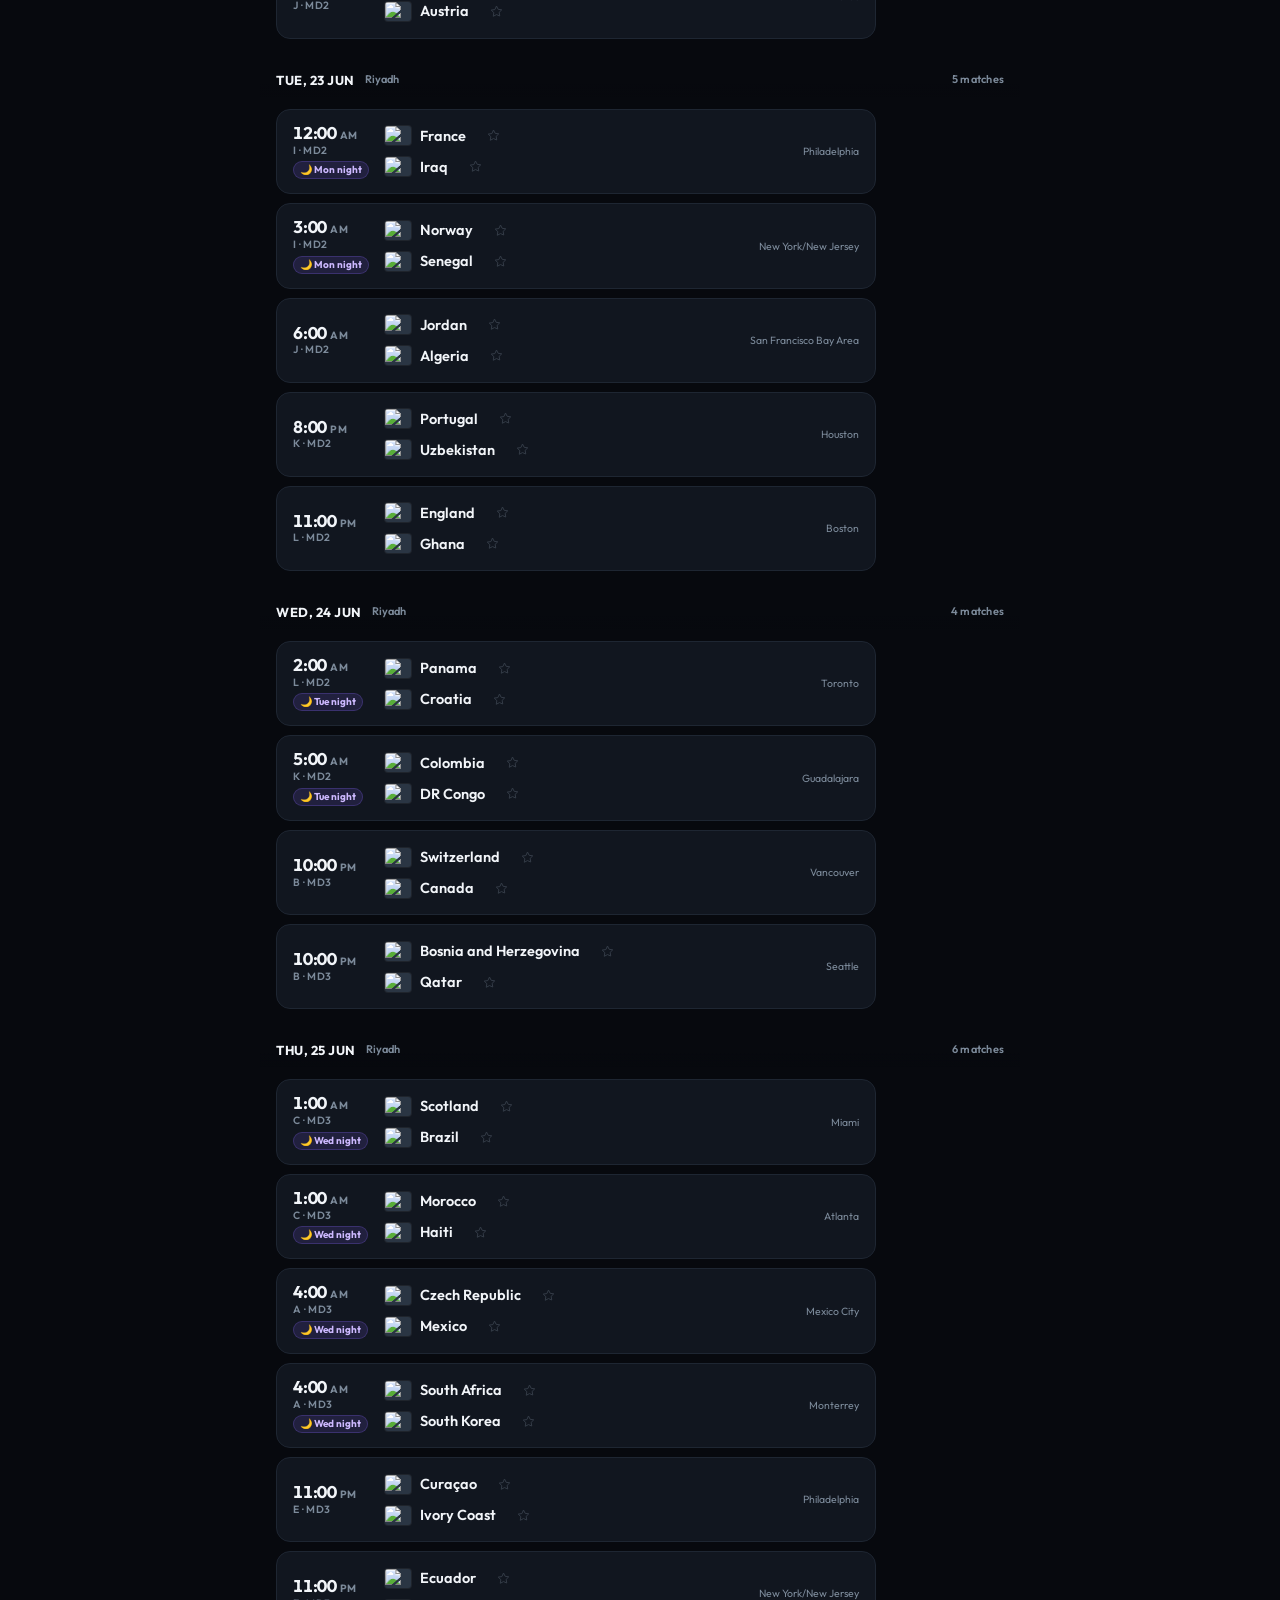
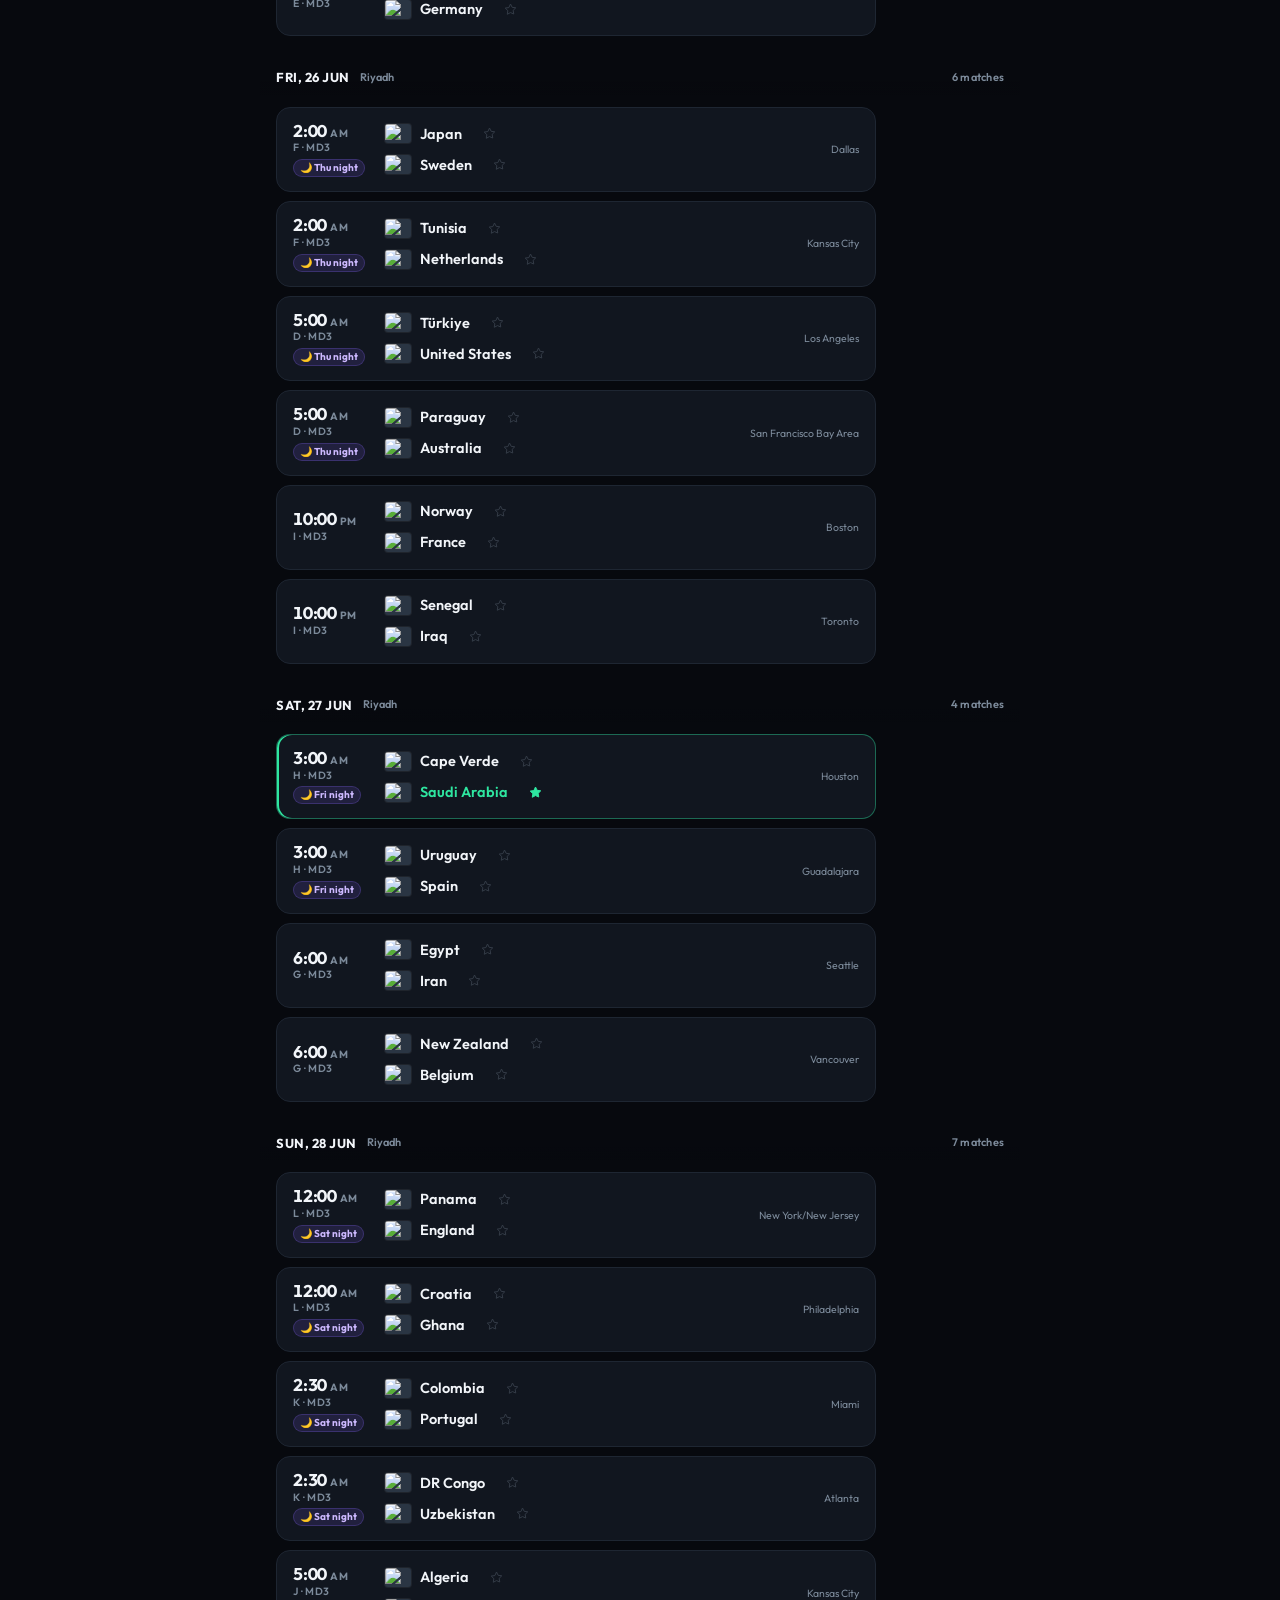
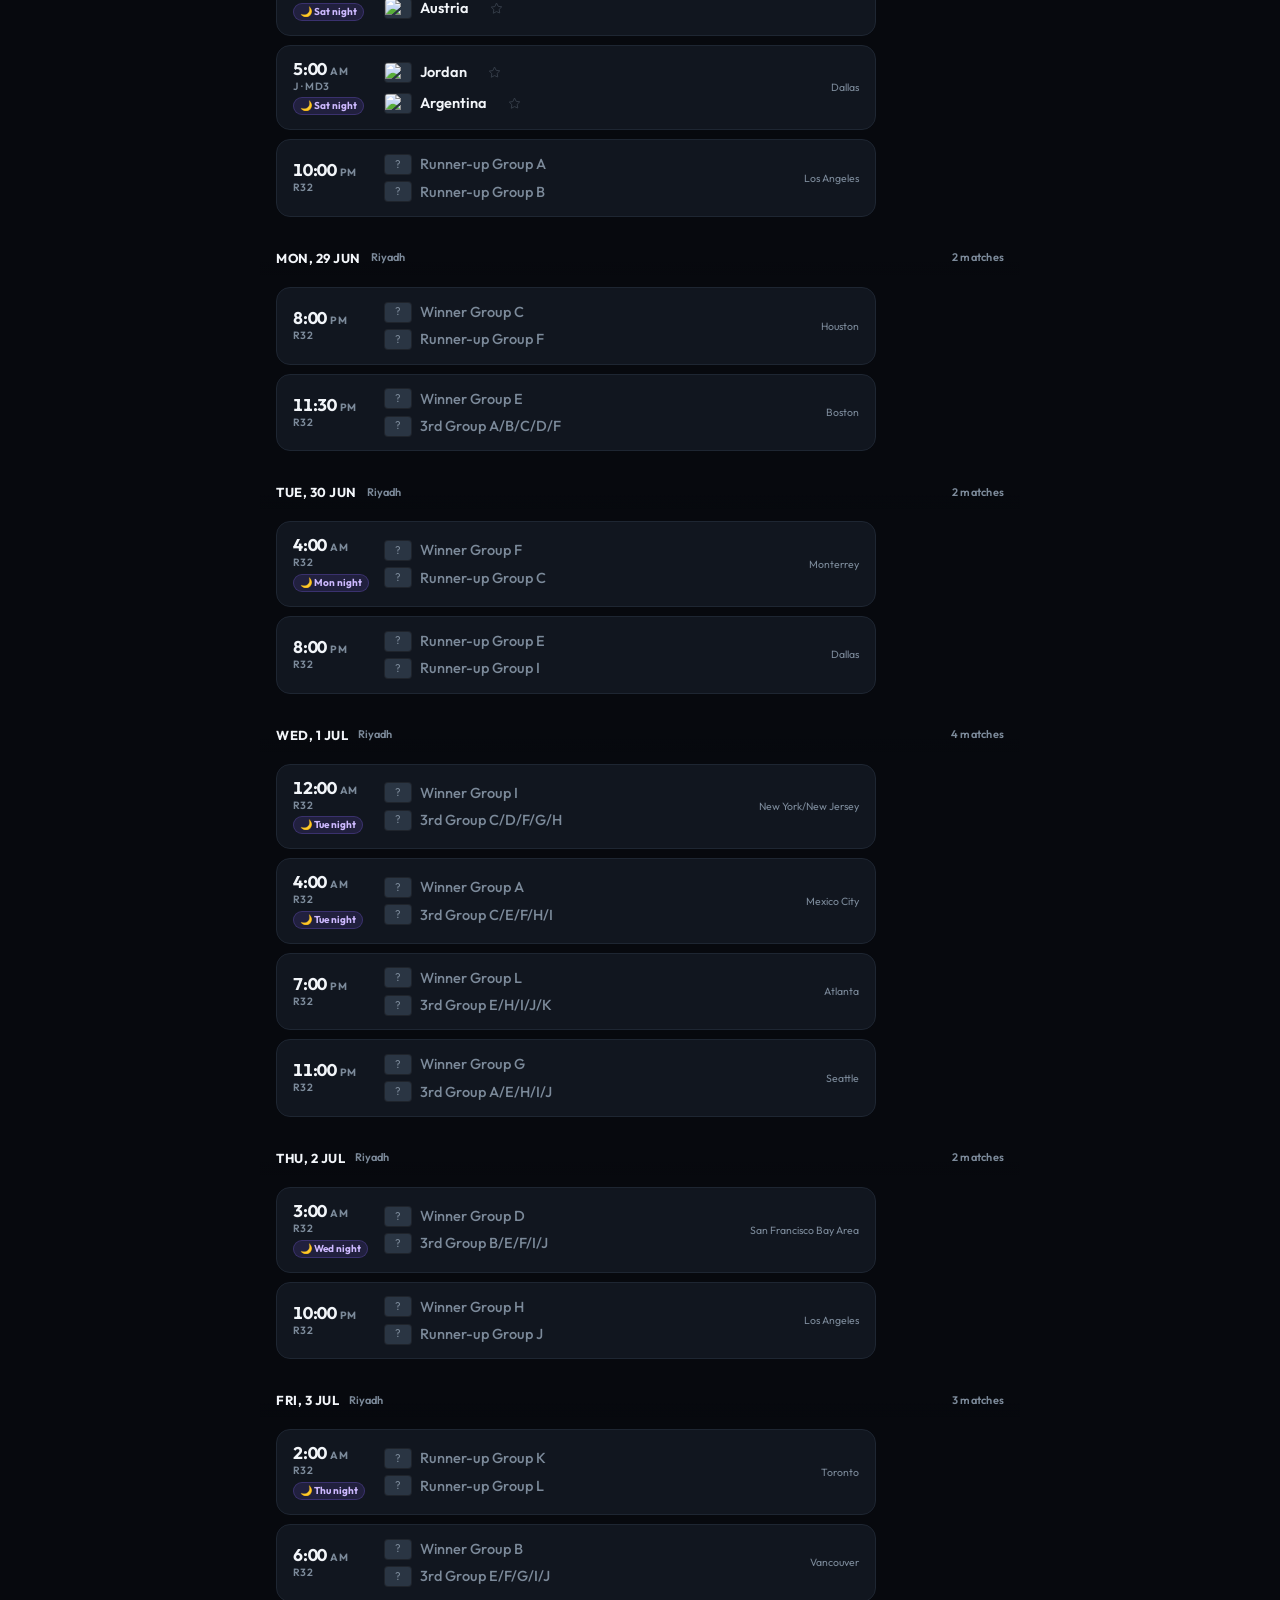
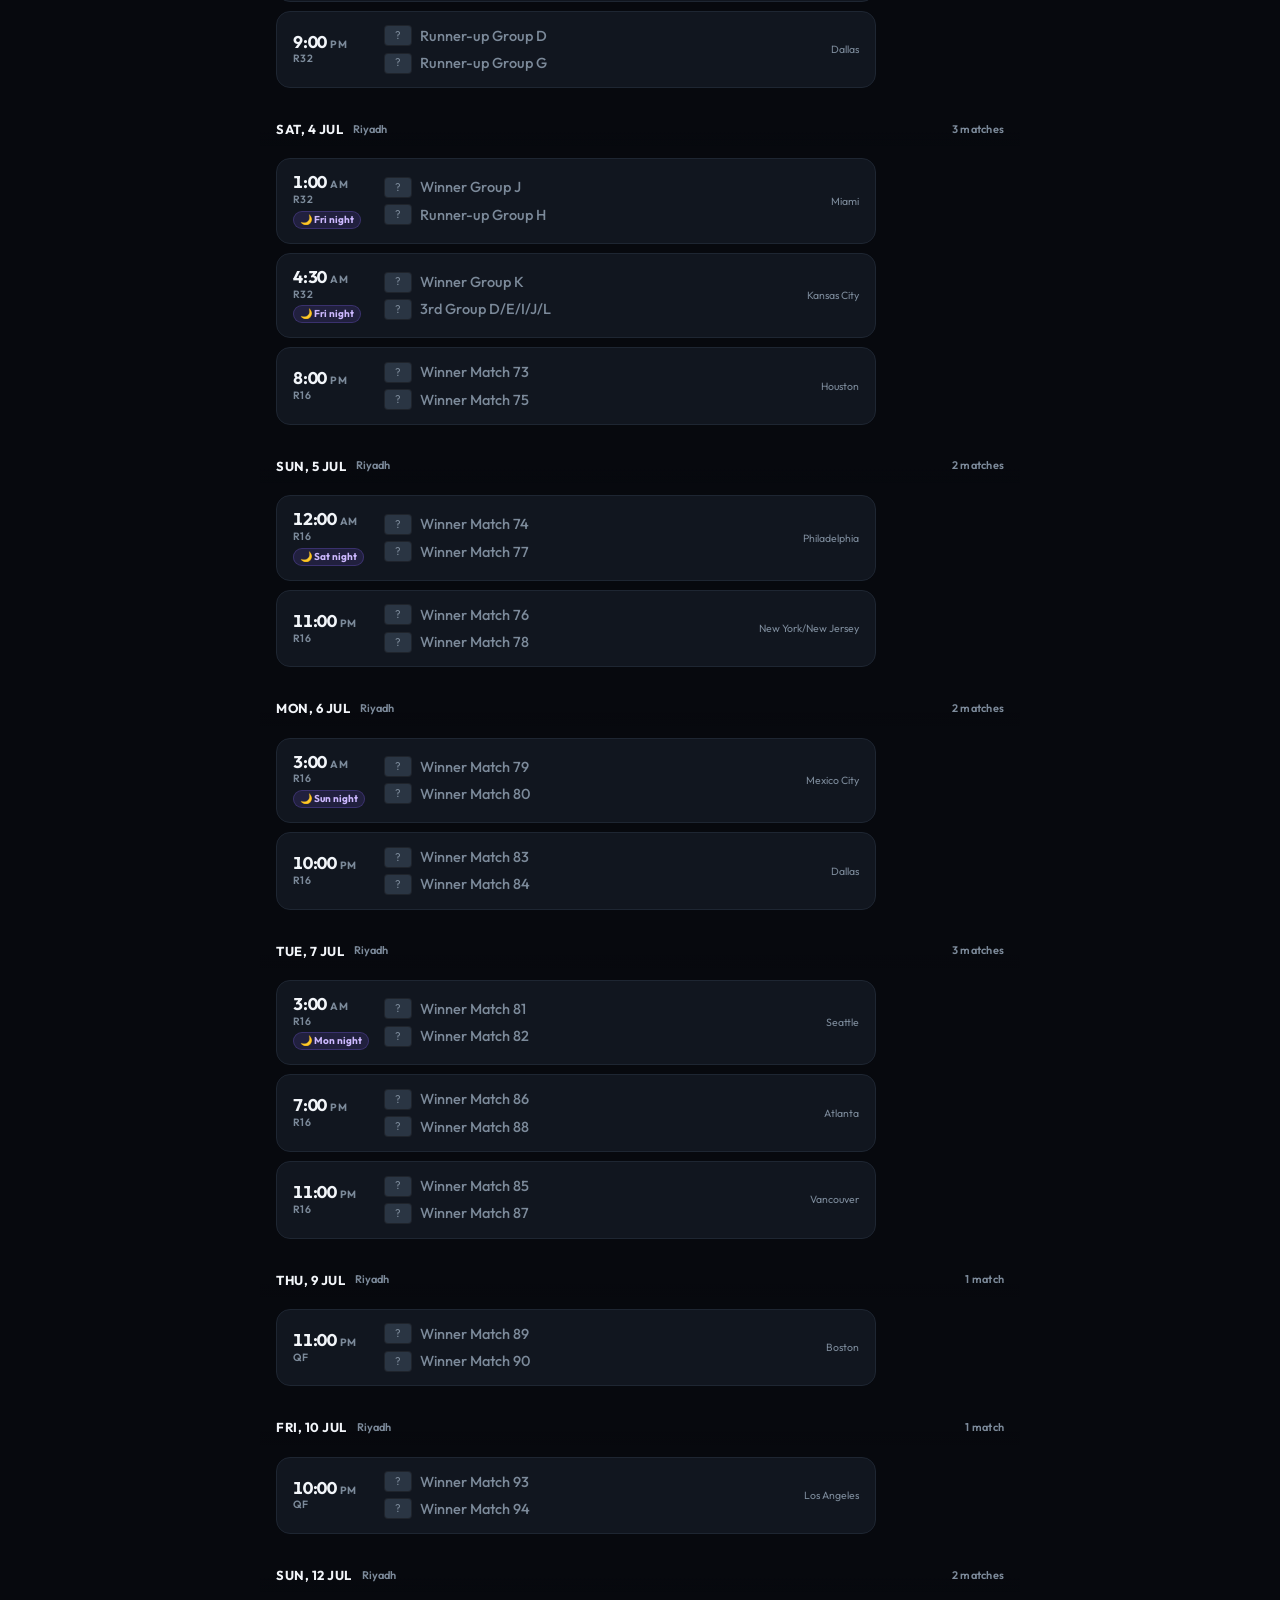
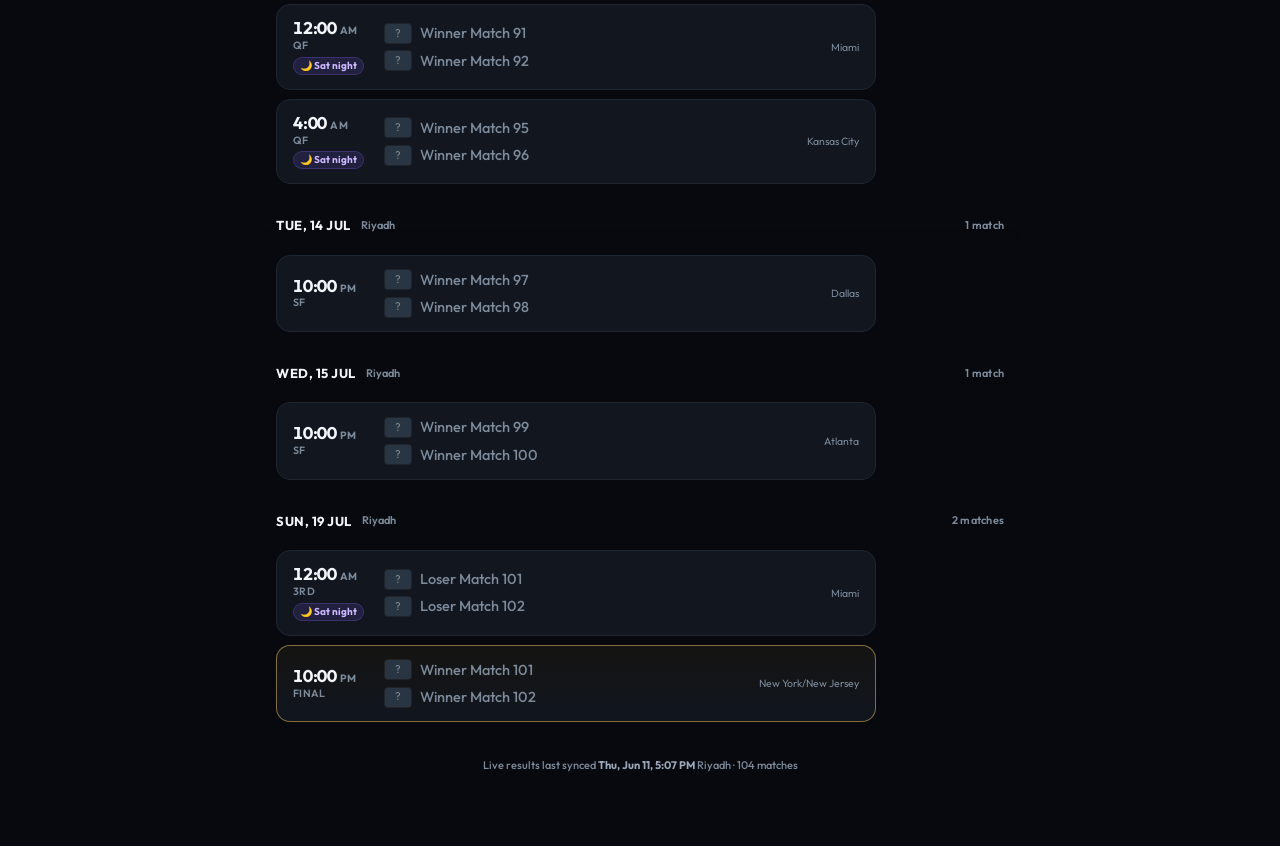
==== commit c83c727b: "Companion mode: follow teams, Now/Next pill, qualification tags, PWA - #1 Follow teams: localStorage" ====
--- a/index.html
+++ b/index.html
@@ -6,6 +6,14 @@
   <title>World Cup 2026 · Riyadh time</title>
   <meta name="description" content="Every 2026 FIFA World Cup match in Riyadh time, with flags, live scores and an auto-filling knockout bracket.">
   <meta name="theme-color" content="#07090e">
+
+  <!-- PWA -->
+  <link rel="manifest" href="manifest.json">
+  <link rel="apple-touch-icon" href="assets/apple-touch-icon.png">
+  <meta name="apple-mobile-web-app-capable" content="yes">
+  <meta name="mobile-web-app-capable" content="yes">
+  <meta name="apple-mobile-web-app-status-bar-style" content="black-translucent">
+  <meta name="apple-mobile-web-app-title" content="WC 2026">
 
   <!-- OG -->
   <meta property="og:title" content="World Cup 2026 · Riyadh time">
--- a/assets/styles.css
+++ b/assets/styles.css
@@ -12,7 +12,7 @@
 
   --text:       #f2f5f9;
   --text-2:     #9aa7b8;
-  --text-3:     #61707f;
+  --text-3:     #7c8a9a;   /* tertiary — meets WCAG AA on the dark surfaces */
 
   --accent:     #2ee6a0;   /* today / active / brand */
   --accent-ink: #04130d;
@@ -227,7 +227,12 @@
 /* left time block */
 .kotime { text-align: left; }
 .kotime .t {
-  font-size: 16px; font-weight: 700; letter-spacing: -0.01em;
+  font-size: 17px; font-weight: 700; letter-spacing: -0.01em;
+  white-space: nowrap; line-height: 1.05;
+}
+.kotime .t .ap {
+  font-size: 10.5px; font-weight: 700; color: var(--text-3);
+  margin-left: 3px; letter-spacing: 0.02em;
 }
 .kotime .meta {
   font-size: 10.5px; font-weight: 600; color: var(--text-3);
@@ -269,6 +274,22 @@
   font-size: 17px; font-weight: 800; letter-spacing: -0.02em;
 }
 .team .pens { font-size: 10px; font-weight: 700; color: var(--text-3); margin-left: 3px; }
+.team .name { min-width: 0; }
+.team .star { margin-left: auto; width: 24px; height: 24px; opacity: 0.32; }
+.team .sc + .star { margin-left: 6px; }
+.team .star.on { opacity: 1; }
+.match:hover .team .star { opacity: 0.7; }
+.team.pinned .name { color: var(--accent); }
+.team.pinned .star { opacity: 1; }
+
+/* whole row carries a subtle accent edge when a followed team plays */
+.match.haspin { border-color: rgba(46, 230, 160, 0.4); box-shadow: inset 2px 0 0 var(--accent); }
+.match.flash { animation: flash 1.4s ease-out; }
+@keyframes flash {
+  0%, 18% { background: var(--accent-dim); border-color: var(--accent); }
+  100% { background: var(--surface); }
+}
+@media (prefers-reduced-motion: reduce) { .match.flash { animation: none; } }
 
 /* right status rail */
 .rail { display: flex; flex-direction: column; align-items: flex-end; gap: 4px; }
@@ -306,37 +327,73 @@
   border-radius: var(--r); overflow: hidden;
 }
 .gcard h3 {
+  display: flex; align-items: center; gap: 8px;
   font-size: 12px; font-weight: 800; letter-spacing: 0.06em;
   text-transform: uppercase; color: var(--text-2);
   padding: 11px 14px; border-bottom: 1px solid var(--line);
 }
 .gcard h3 span { color: var(--accent); }
+.gcard h3 .md {
+  margin-left: auto; font-style: normal; font-size: 10px; font-weight: 700;
+  letter-spacing: 0.03em; color: var(--text-3); text-transform: none;
+}
 .strow {
   display: grid;
-  grid-template-columns: 18px 24px 1fr repeat(4, 26px) 30px;
-  align-items: center; gap: 6px;
-  padding: 8px 14px; font-size: 13px;
+  grid-template-columns: 22px 16px 24px 1fr 24px 30px 28px;
+  align-items: center; gap: 5px;
+  padding: 8px 12px; font-size: 13px;
 }
 .strow + .strow { border-top: 1px solid var(--line); }
 .strow.head {
   font-size: 9.5px; font-weight: 700; color: var(--text-3);
-  text-transform: uppercase; letter-spacing: 0.04em; padding: 7px 14px;
+  text-transform: uppercase; letter-spacing: 0.04em; padding: 7px 12px;
 }
 .strow .pos { color: var(--text-3); font-weight: 700; text-align: center; }
+.strow .nmwrap { min-width: 0; display: flex; flex-direction: column; gap: 1px; }
 .strow .nm { font-weight: 600; white-space: nowrap; overflow: hidden; text-overflow: ellipsis; }
 .strow .v { text-align: center; color: var(--text-2); font-weight: 600; }
 .strow .pts { text-align: center; font-weight: 800; }
-.strow .flag { width: 22px; height: 16px; }
+.strow .flag { width: 24px; height: 17px; }
 .strow[data-adv='1'] { background: linear-gradient(90deg, var(--accent-dim), transparent 70%); }
 .strow[data-adv='1'] .pos { color: var(--accent); }
 .strow[data-adv='3'] { background: linear-gradient(90deg, rgba(246,200,99,0.10), transparent 70%); }
+.strow.pinned { box-shadow: inset 2px 0 0 var(--accent); }
+
+/* qualification tag */
+.qtag {
+  align-self: flex-start;
+  font-size: 9px; font-weight: 800; letter-spacing: 0.03em;
+  text-transform: uppercase; padding: 1px 5px; border-radius: var(--r-pill);
+  white-space: nowrap;
+}
+.qtag[data-kind='through'] { color: var(--accent); background: var(--accent-dim); }
+.qtag[data-kind='out'] { color: #ff8b93; background: rgba(255, 77, 87, 0.12); }
+.qtag[data-kind='watch'] { color: var(--gold); background: rgba(246, 200, 99, 0.12); }
+
+/* star toggle */
+.star {
+  appearance: none; border: 0; background: transparent; cursor: pointer;
+  width: 26px; height: 26px; padding: 0; display: grid; place-items: center;
+  color: var(--text-3); flex: 0 0 auto; border-radius: 50%;
+  transition: color 0.15s, transform 0.1s;
+}
+.star svg { fill: none; stroke: currentColor; stroke-width: 1.6; }
+.star.on { color: var(--accent); }
+.star.on svg { fill: currentColor; stroke: currentColor; }
+.star:active { transform: scale(0.85); }
+.star:focus-visible { outline: 2px solid var(--accent); outline-offset: 1px; }
+.strow .starcell { display: grid; place-items: center; }
+.strow .star { width: 22px; height: 22px; }
+
 .adv-key {
-  display: flex; gap: 16px; flex-wrap: wrap; margin: 18px 2px 0;
+  display: flex; gap: 14px; flex-wrap: wrap; margin: 18px 2px 0;
   font-size: 11px; color: var(--text-3); font-weight: 600;
 }
 .adv-key i { display: inline-block; width: 9px; height: 9px; border-radius: 2px; margin-right: 6px; vertical-align: -1px; }
 .adv-key .q { background: var(--accent); }
 .adv-key .t { background: var(--gold); }
+.adv-key .star-i { width: auto; height: auto; background: none; color: var(--accent); vertical-align: -3px; }
+.adv-key .star-i svg { fill: currentColor; width: 13px; height: 13px; }
 
 /* ───────────────────────── bracket view ───────────────────────── */
 .bracket { overflow-x: auto; scrollbar-width: thin; padding: 20px 0 8px; -webkit-overflow-scrolling: touch; }
@@ -363,6 +420,8 @@
 .tie .side .sc { margin-left: auto; font-weight: 800; font-size: 13px; }
 .tie .side.win .nm { font-weight: 800; color: var(--text); }
 .tie .side.lose { opacity: 0.45; }
+.tie .side.pinned .nm { color: var(--accent); }
+.tie .side.pinned .flag { box-shadow: 0 0 0 1.5px var(--accent); }
 .tie.champ { border-color: var(--gold); background: linear-gradient(180deg, rgba(246,200,99,0.10), var(--surface)); }
 .champ-banner {
   margin-top: 10px; text-align: center; font-size: 11px; font-weight: 700;
@@ -383,3 +442,84 @@
   .match { grid-template-columns: 76px 1fr auto; gap: 16px; padding: 14px 16px; }
   .bcol { flex-basis: 240px; }
 }
+
+/* #5 desktop void fix: on wide viewports the score hugs the team name (the
+   vertical scoreboard alignment only matters on the narrow phone layout), and
+   the row is width-capped so the right-aligned venue meta stays close. The
+   <760px iPhone layout is untouched. */
+@media (min-width: 760px) {
+  .match { max-width: 600px; }
+  .team .sc { margin-left: 8px; }
+  .team .star { margin-left: 6px; }
+}
+
+/* ───────────────────────── your teams strip ───────────────────────── */
+.pinstrip { margin: 14px 0 6px; }
+.pinstrip-h {
+  font-size: 10.5px; font-weight: 800; letter-spacing: 0.08em;
+  text-transform: uppercase; color: var(--text-3); margin: 0 2px 8px;
+}
+.pinstrip-cards {
+  display: flex; gap: 9px; overflow-x: auto; scrollbar-width: none;
+  padding-bottom: 2px; scroll-snap-type: x proximity;
+}
+.pinstrip-cards::-webkit-scrollbar { display: none; }
+.pincard {
+  flex: 0 0 auto; scroll-snap-align: start; min-width: 200px; max-width: 280px;
+  display: flex; align-items: center; gap: 11px; text-align: left;
+  appearance: none; cursor: pointer;
+  background: linear-gradient(180deg, var(--surface-2), var(--surface));
+  border: 1px solid var(--line-2); border-radius: var(--r);
+  padding: 11px 13px; color: var(--text);
+  box-shadow: inset 2px 0 0 var(--accent);
+  transition: transform 0.12s, border-color 0.2s;
+}
+.pincard:active { transform: scale(0.98); }
+.pincard .flag {
+  width: 28px; height: 21px; border-radius: 3px; flex: 0 0 auto;
+  box-shadow: 0 0 0 1px rgba(255,255,255,0.08);
+}
+.pincard .pc-body { display: flex; flex-direction: column; gap: 2px; min-width: 0; }
+.pincard .pc-name { font-size: 14px; font-weight: 800; letter-spacing: -0.01em; }
+.pincard .pc-sub {
+  font-size: 11.5px; color: var(--text-2); font-weight: 500;
+  white-space: nowrap; overflow: hidden; text-overflow: ellipsis;
+}
+.pincard .pc-sub .lv { color: var(--live); font-weight: 800; }
+
+/* ───────────────────────── now / next pill ───────────────────────── */
+.nowpill {
+  position: fixed; left: 50%; transform: translateX(-50%);
+  bottom: calc(16px + env(safe-area-inset-bottom)); z-index: 60;
+  display: inline-flex; align-items: center; gap: 9px;
+  max-width: calc(100vw - 28px);
+  appearance: none; cursor: pointer; color: var(--text);
+  background: rgba(18, 24, 33, 0.86);
+  backdrop-filter: blur(16px) saturate(150%);
+  -webkit-backdrop-filter: blur(16px) saturate(150%);
+  border: 1px solid var(--line-2); border-radius: var(--r-pill);
+  padding: 9px 14px; font-size: 13.5px; font-weight: 600;
+  box-shadow: 0 12px 34px -12px rgba(0,0,0,0.7), inset 0 1px 0 rgba(255,255,255,0.06);
+  animation: pillin 0.32s cubic-bezier(0.16,1,0.3,1);
+}
+@keyframes pillin { from { opacity: 0; transform: translate(-50%, 14px); } to { opacity: 1; transform: translate(-50%, 0); } }
+@media (prefers-reduced-motion: reduce) { .nowpill { animation: none; } }
+.nowpill[data-live] { border-color: rgba(255, 77, 87, 0.6); }
+.nowpill.pinned { border-color: rgba(46, 230, 160, 0.6); }
+.nowpill .np-lead { font-size: 11px; font-weight: 800; letter-spacing: 0.05em; text-transform: uppercase; color: var(--text-3); }
+.nowpill .np-main { display: inline-flex; align-items: center; gap: 7px; min-width: 0; }
+.nowpill .np-nm { white-space: nowrap; overflow: hidden; text-overflow: ellipsis; max-width: 120px; }
+.nowpill .np-v { color: var(--text-3); font-weight: 600; }
+.nowpill .npflag { width: 20px; height: 15px; border-radius: 2px; box-shadow: 0 0 0 1px rgba(255,255,255,0.08); }
+.nowpill b { font-size: 16px; font-weight: 800; }
+.nowpill .np-tag {
+  font-size: 10px; font-weight: 800; letter-spacing: 0.05em; text-transform: uppercase;
+  color: var(--text-2); background: var(--surface); border: 1px solid var(--line-2);
+  padding: 2px 8px; border-radius: var(--r-pill); white-space: nowrap;
+}
+.nowpill[data-live] .np-tag { color: #fff; background: var(--live); border-color: transparent; }
+.nowpill .np-dot {
+  width: 8px; height: 8px; border-radius: 50%; background: var(--live);
+  animation: pulse 1.1s ease-in-out infinite;
+}
+@media (prefers-reduced-motion: reduce) { .nowpill .np-dot { animation: none; } }
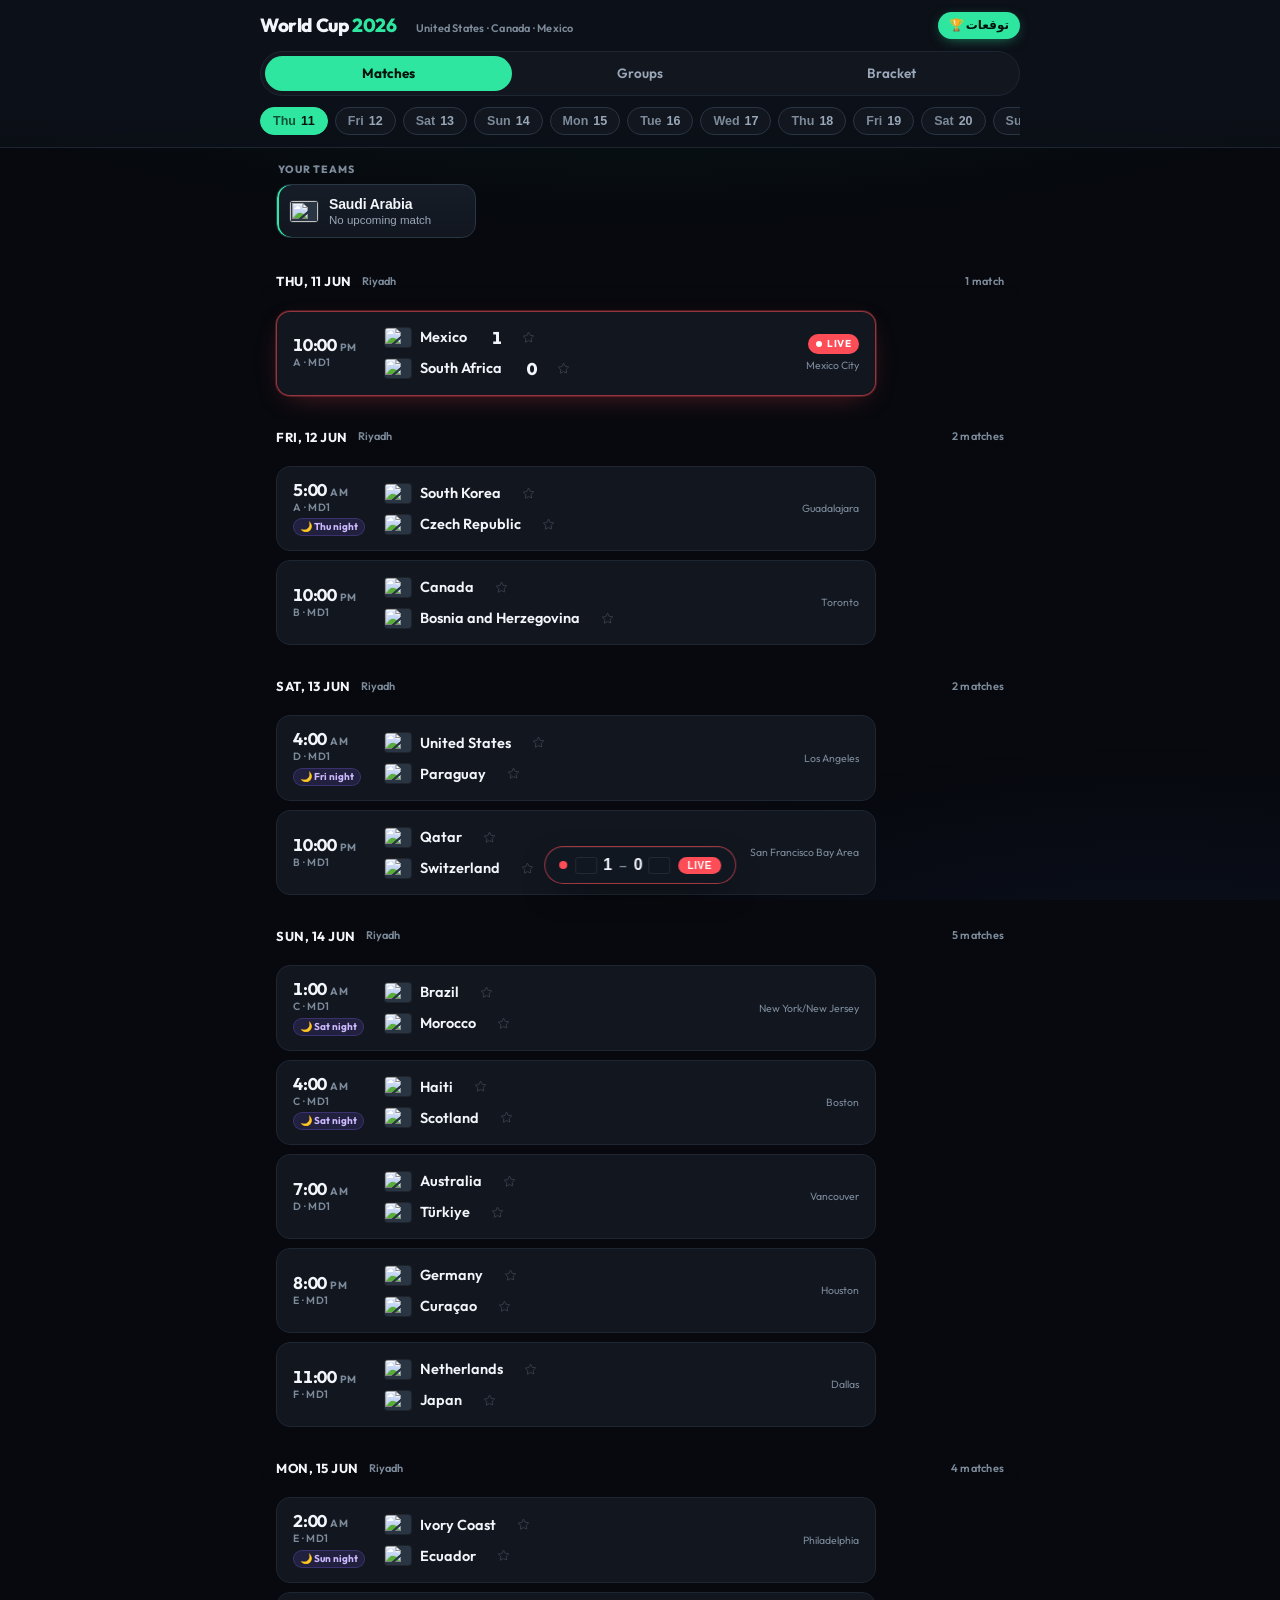
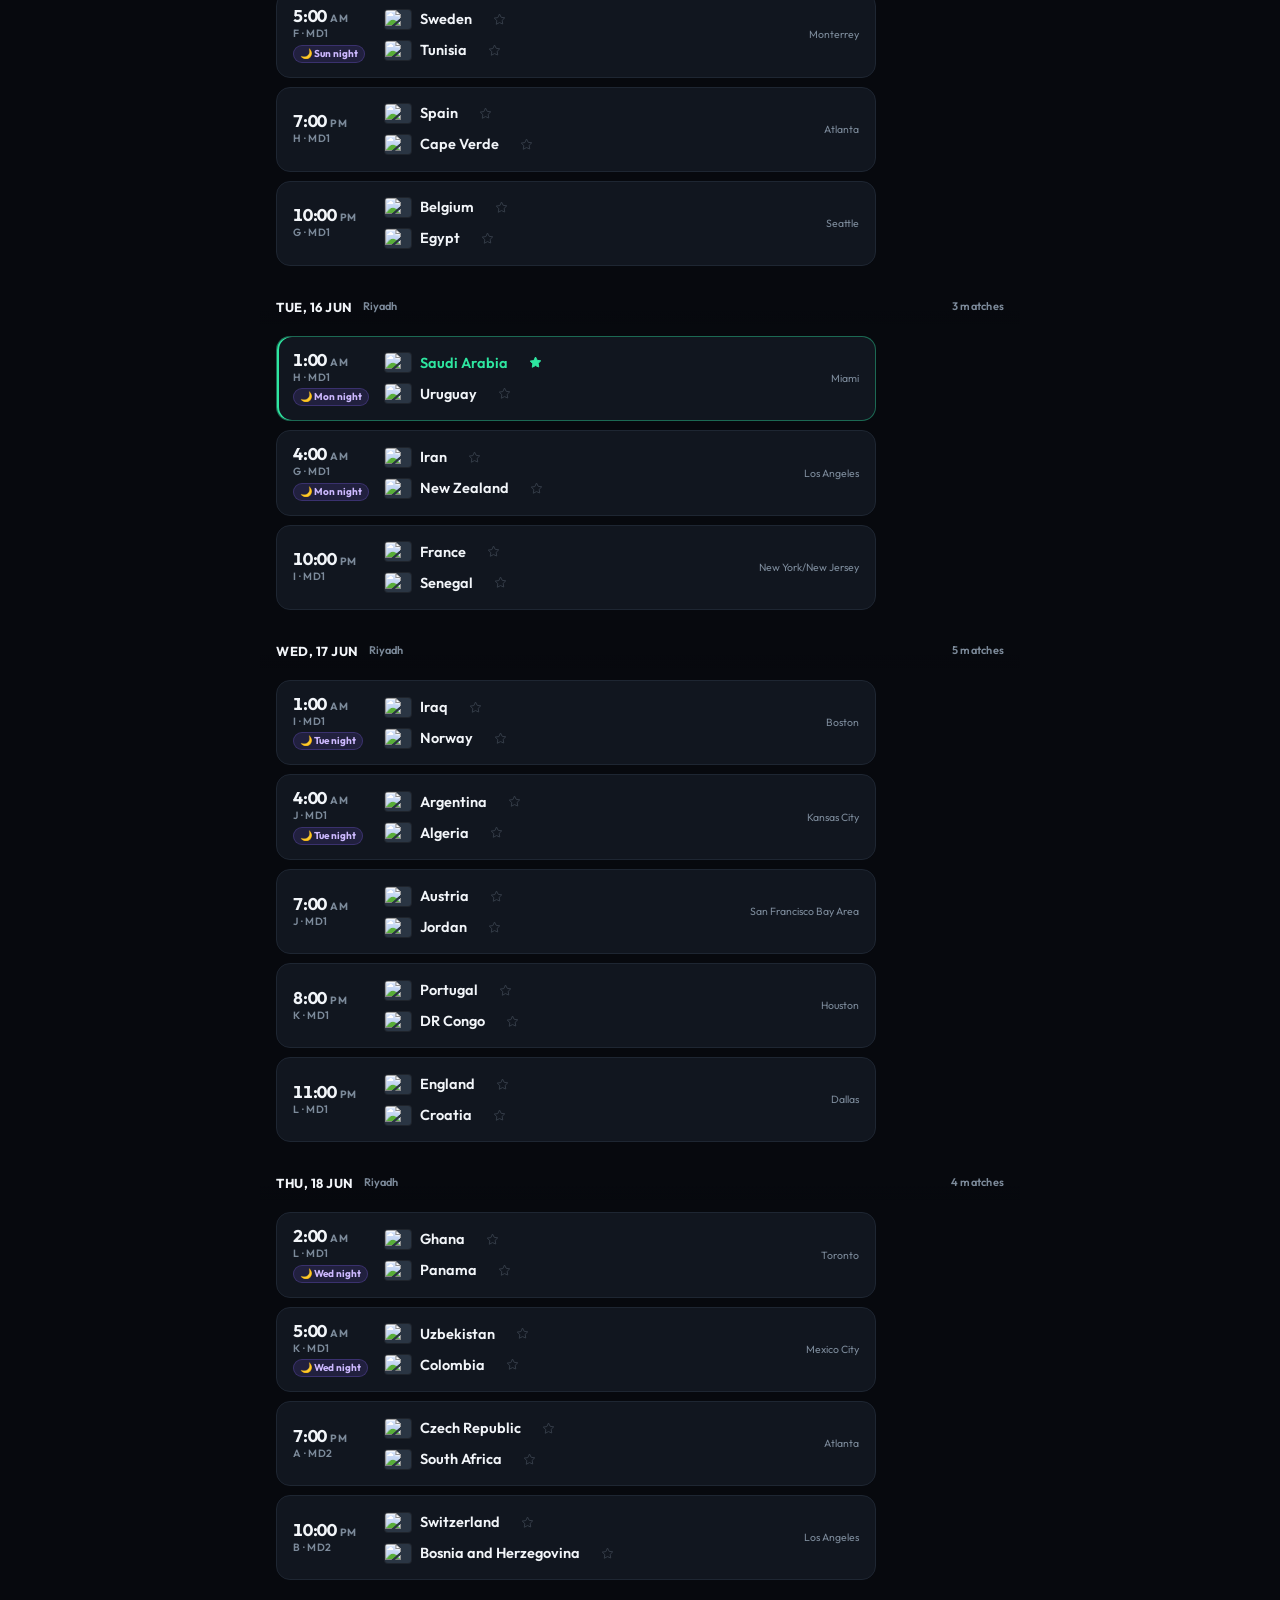
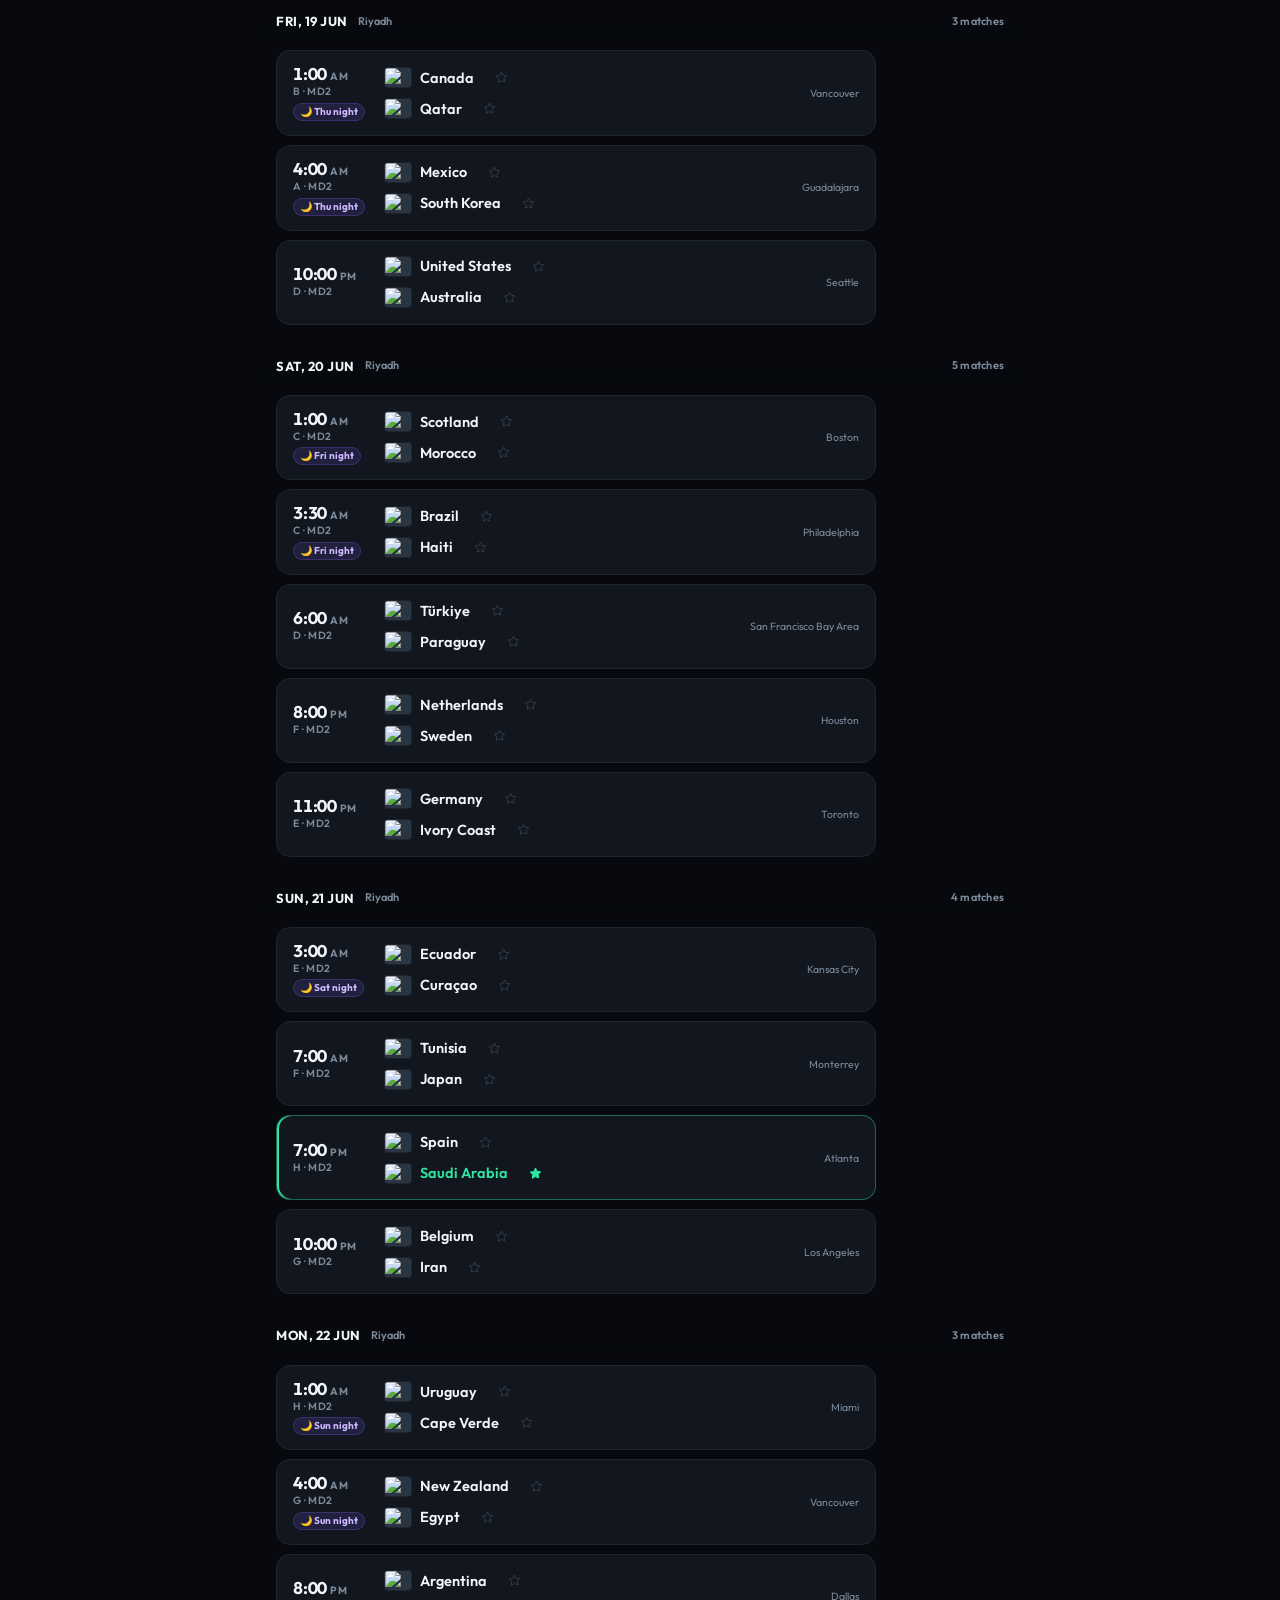
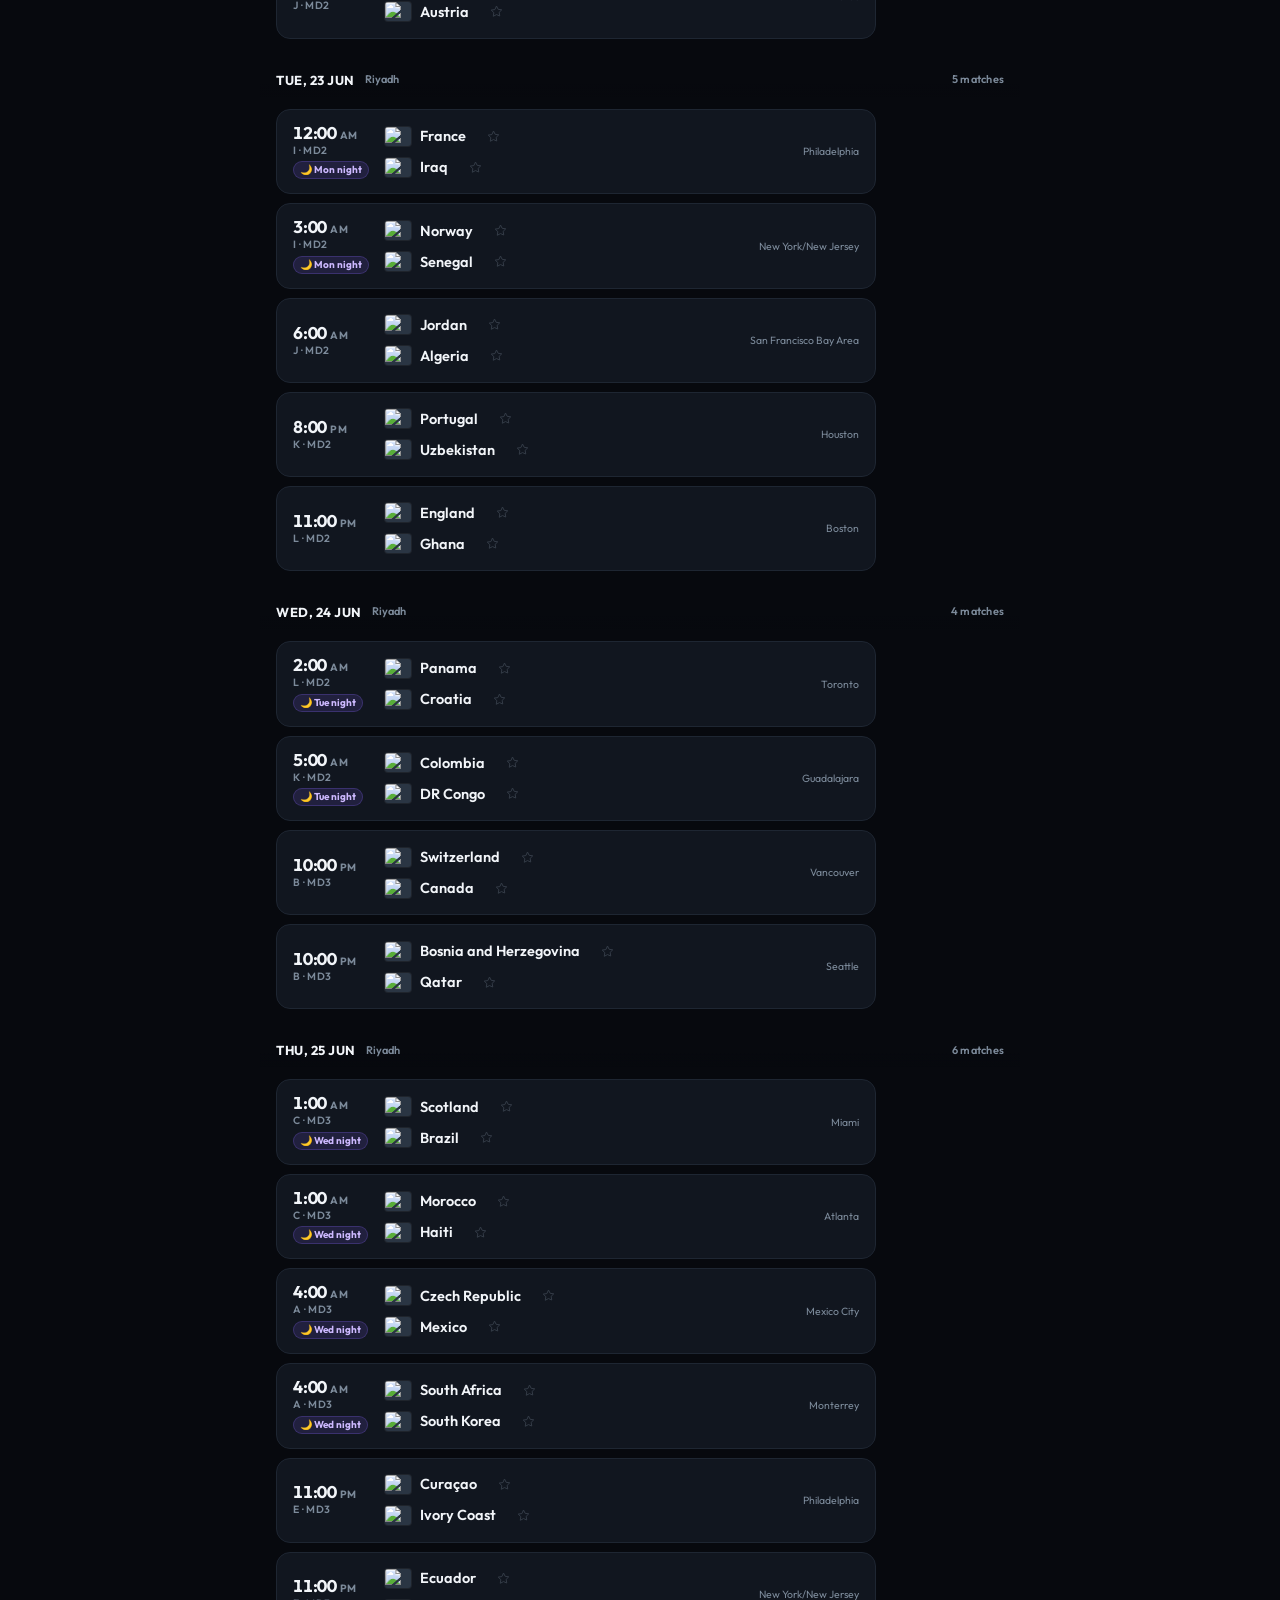
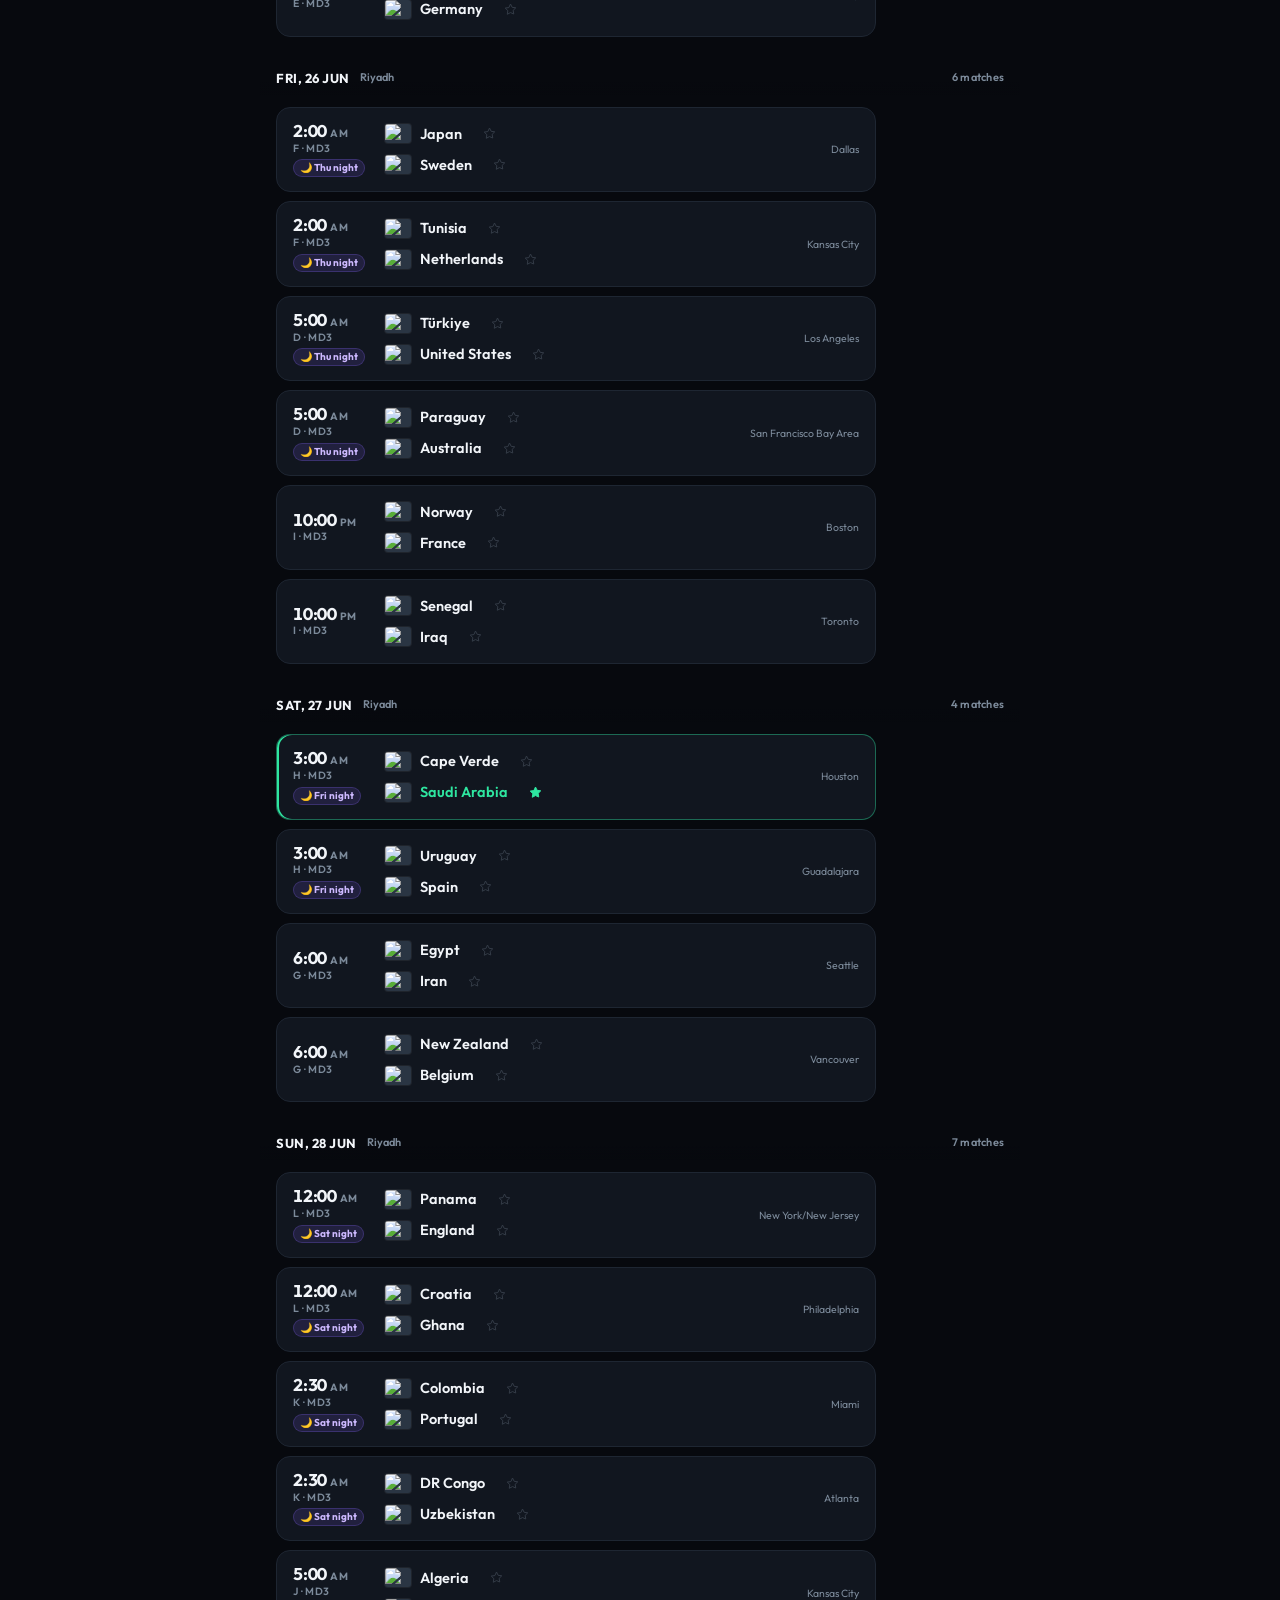
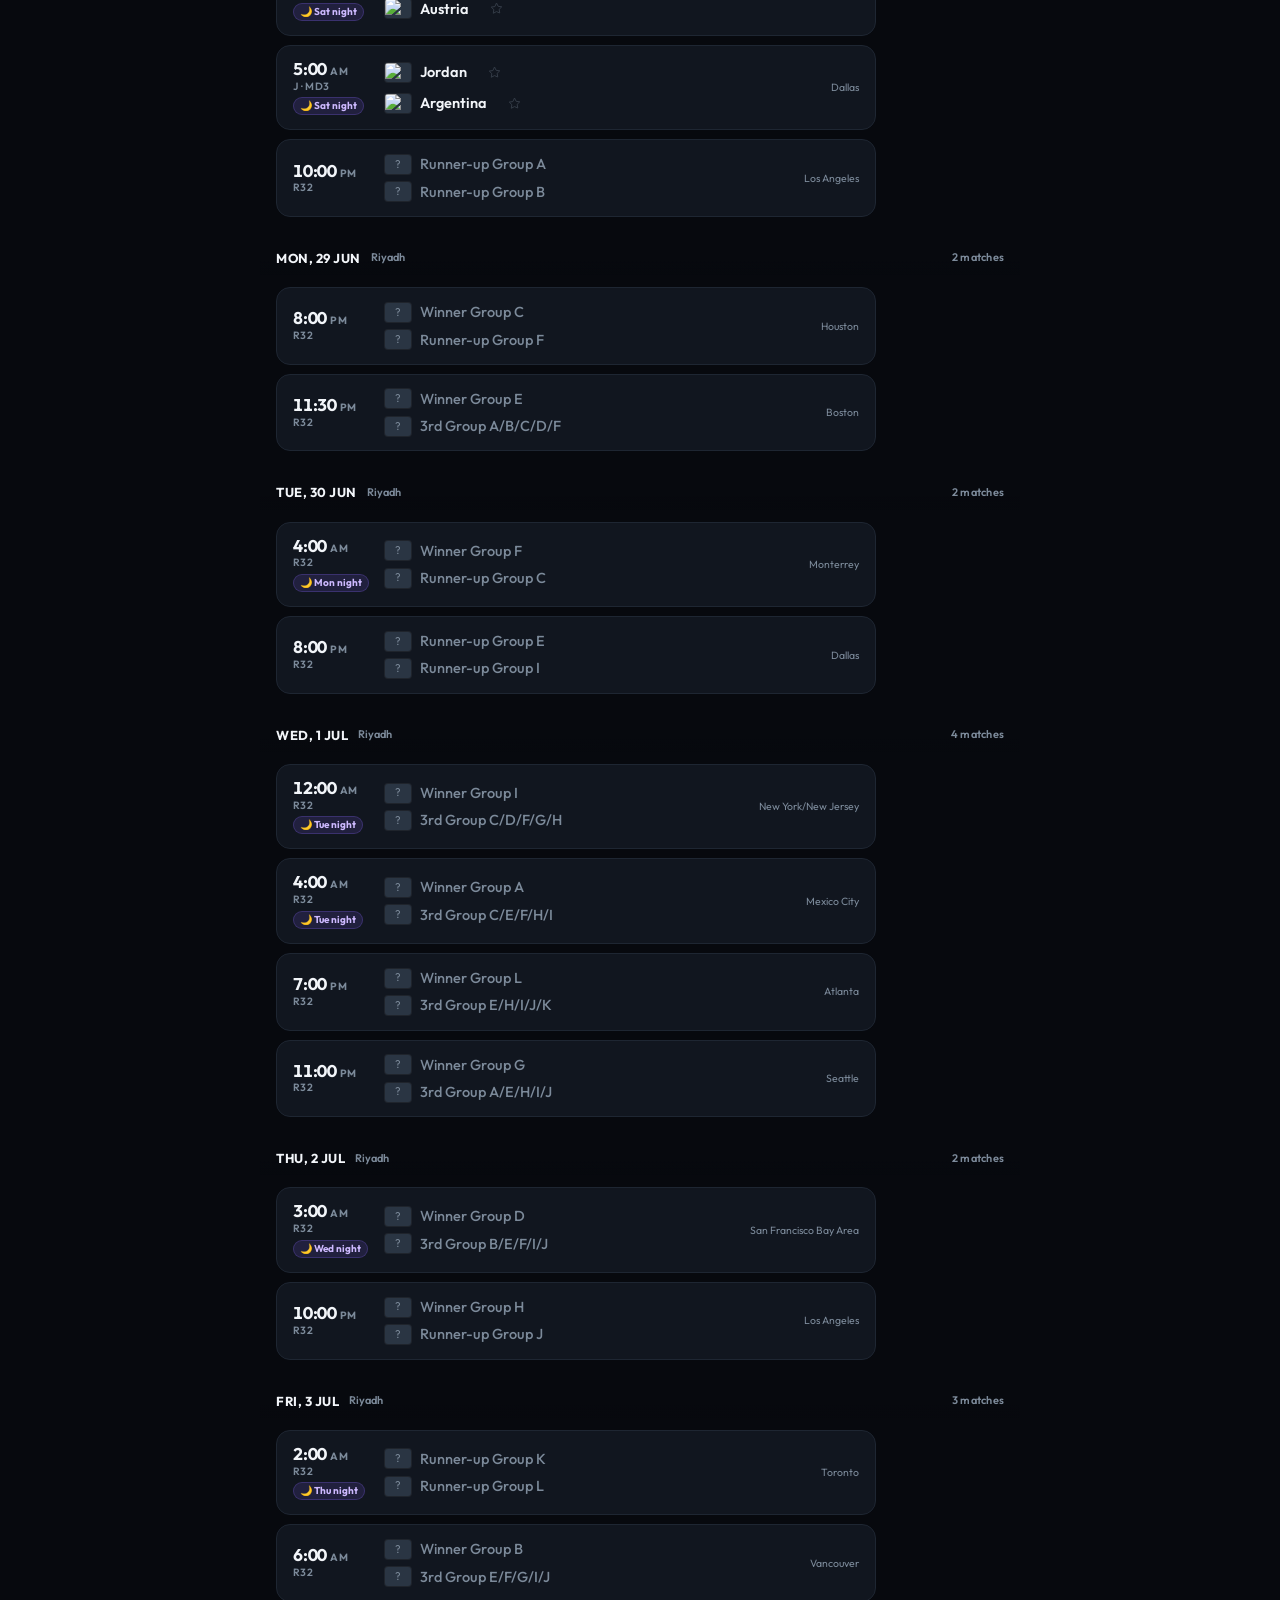
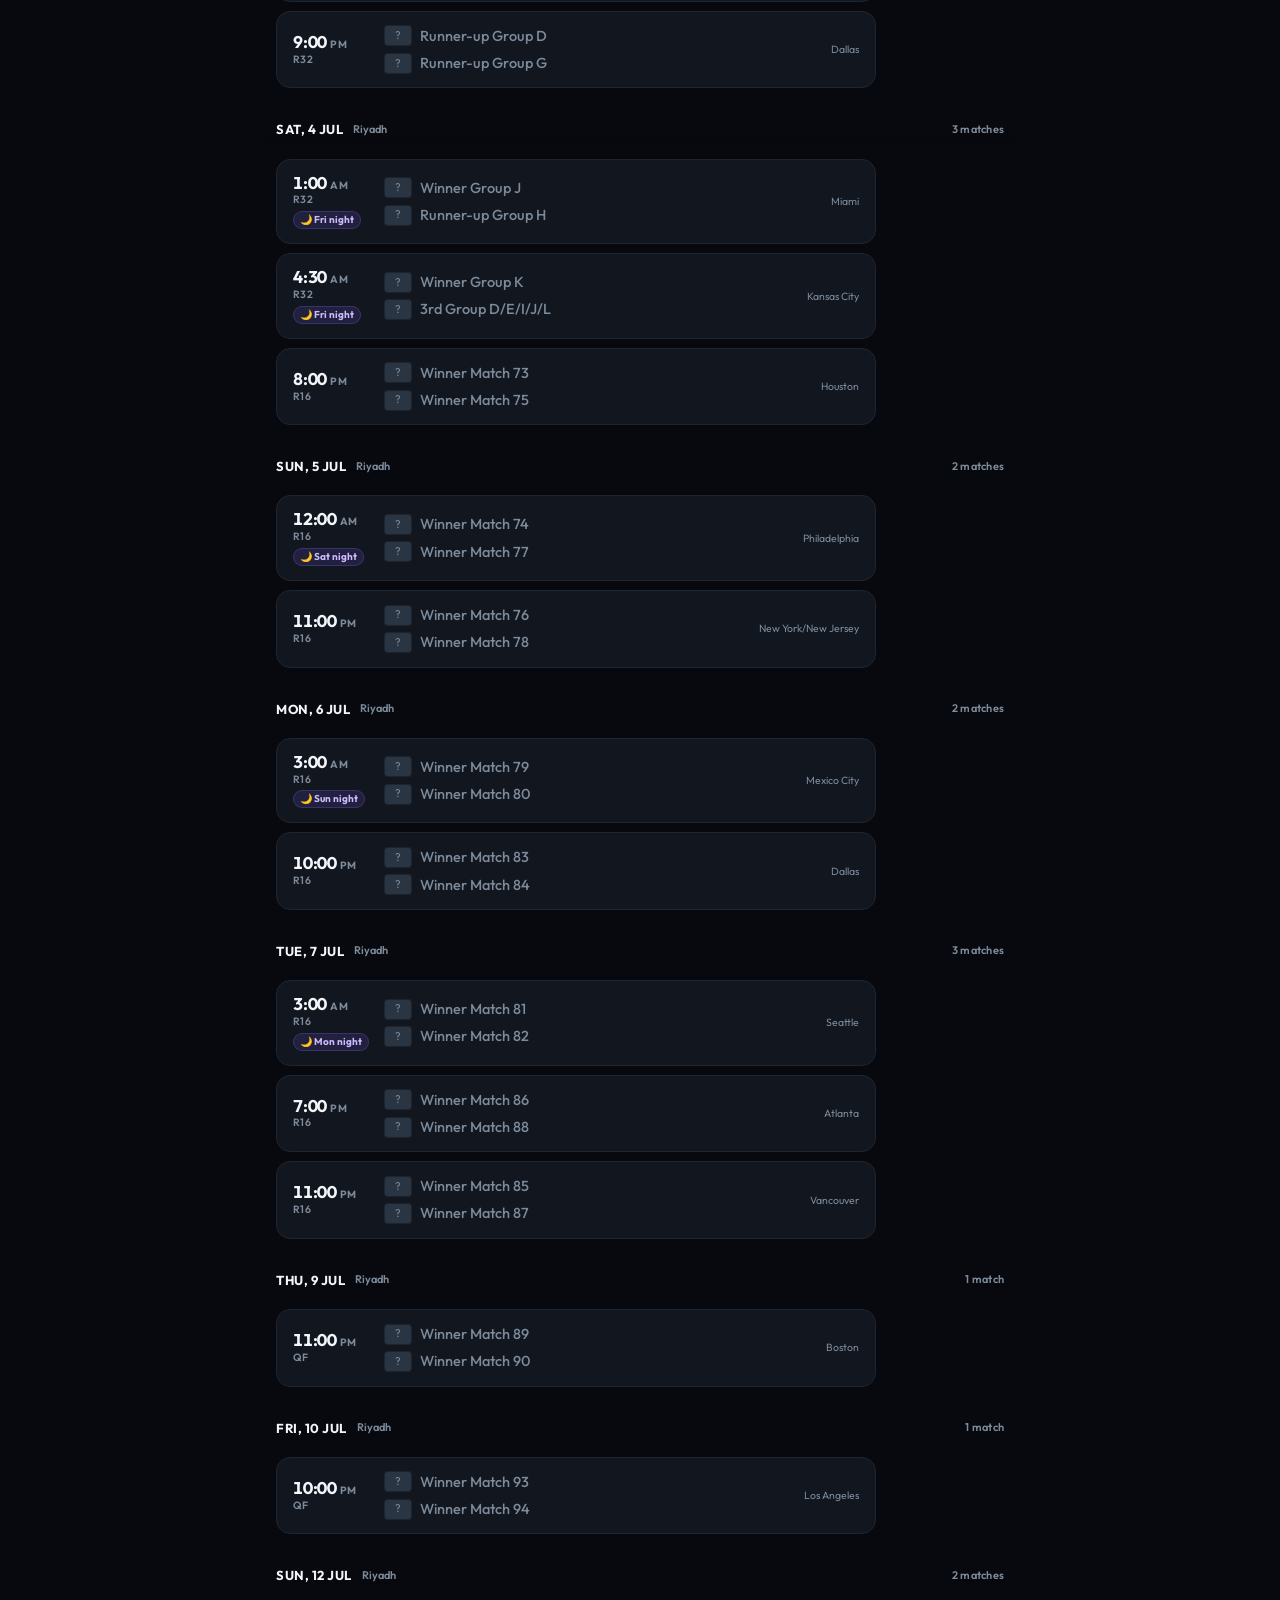
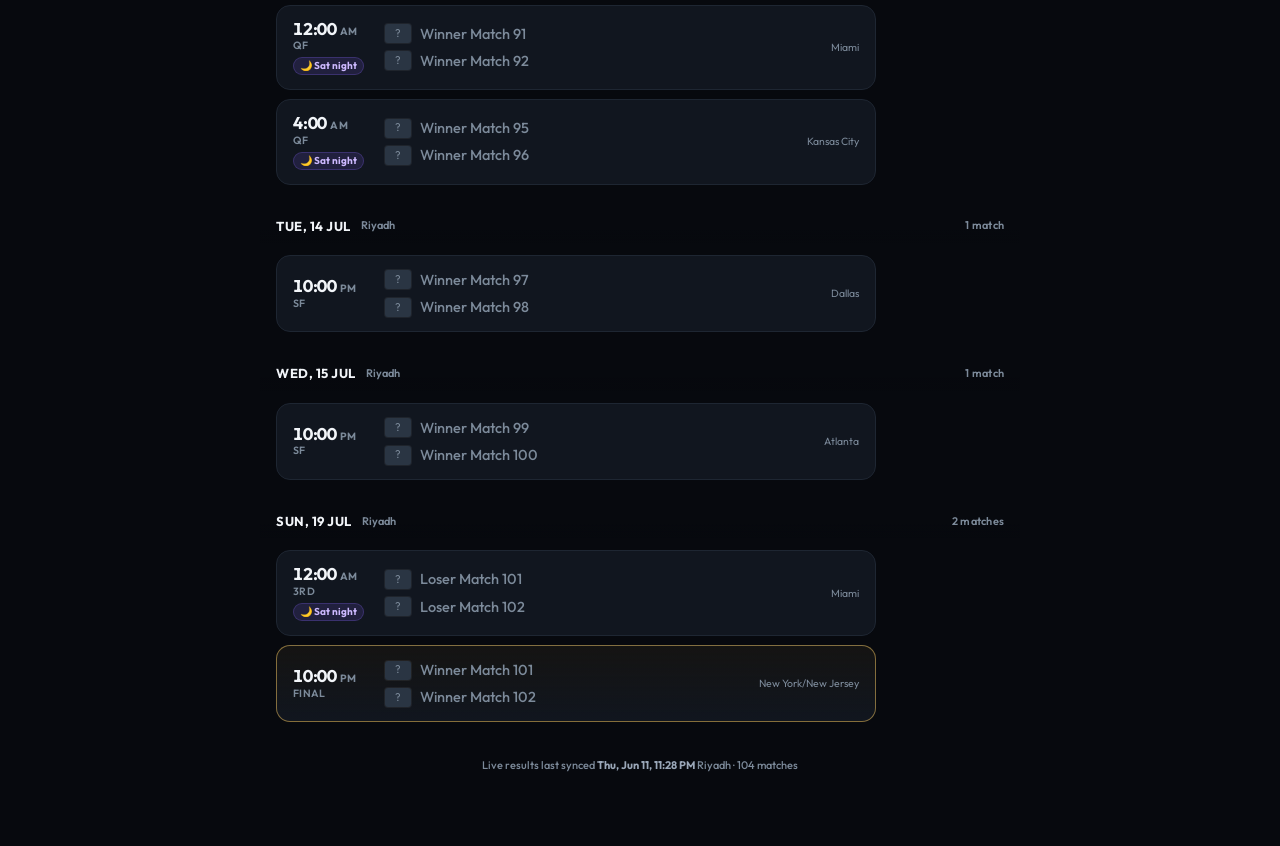
==== commit e8816965: "Add a Predictions link from the main schedule header Co-Authored-By: Claude Opus 4.8 (1M context) <n" ====
--- a/index.html
+++ b/index.html
@@ -32,6 +32,7 @@
       <div class="brand">
         <h1>World Cup <span class="yr">2026</span></h1>
         <span class="hosts" id="hosts"></span>
+        <a class="predict-link" href="predict.html">🏆 توقعات</a>
       </div>
       <div class="tabs" role="tablist" aria-label="Views">
         <button class="tab" role="tab" data-view="matches" aria-selected="true">Matches</button>
--- a/assets/styles.css
+++ b/assets/styles.css
@@ -96,13 +96,28 @@
   font-size: 19px;
 }
 .brand .hosts {
-  margin-left: auto;
+  margin-left: 10px;
   font-size: 11px;
   font-weight: 600;
   color: var(--text-3);
   letter-spacing: 0.02em;
   white-space: nowrap;
 }
+.predict-link {
+  margin-left: auto;
+  align-self: center;
+  font-size: 12px;
+  font-weight: 800;
+  color: var(--accent-ink);
+  background: var(--accent);
+  padding: 5px 11px;
+  border-radius: var(--r-pill);
+  text-decoration: none;
+  white-space: nowrap;
+  box-shadow: 0 3px 14px -5px rgba(46, 230, 160, 0.7);
+}
+.predict-link:active { transform: scale(0.96); }
+@media (max-width: 440px) { .brand .hosts { display: none; } }
 
 /* segmented tabs */
 .tabs {
@@ -215,6 +230,7 @@
   transition: border-color 0.2s, transform 0.12s;
 }
 .match:active { transform: scale(0.992); }
+.match.tappable, .tie.tappable { cursor: pointer; }
 .match[data-status='live'] {
   border-color: rgba(255, 77, 87, 0.55);
   box-shadow: 0 0 0 1px rgba(255, 77, 87, 0.25), 0 8px 30px -12px rgba(255, 77, 87, 0.4);
@@ -310,6 +326,8 @@
 @media (prefers-reduced-motion: reduce) { .pill.live .dot { animation: none; } }
 .pill.ft { color: var(--text-2); background: var(--surface-2); border: 1px solid var(--line-2); }
 .pill.grp { color: var(--text-3); background: transparent; border: 1px solid var(--line); }
+.pill.pending { color: var(--gold); background: rgba(246, 200, 99, 0.12); border: 1px solid rgba(246, 200, 99, 0.32); }
+.match[data-status='pending'] { border-color: rgba(246, 200, 99, 0.45); }
 .venue { font-size: 10.5px; color: var(--text-3); text-align: right; max-width: 110px; }
 
 /* round label divider for knockout list */
@@ -410,6 +428,8 @@
   border-radius: var(--r-sm); padding: 8px 10px;
 }
 .tie[data-status='live'] { border-color: rgba(255,77,87,0.5); }
+.tie[data-status='pending'] { border-color: rgba(246,200,99,0.5); }
+.tie .mno .pend { color: var(--gold); font-weight: 800; }
 .tie .mno { font-size: 9.5px; font-weight: 700; color: var(--text-3); letter-spacing: 0.04em; margin-bottom: 5px; display: flex; justify-content: space-between; }
 .tie .side {
   display: flex; align-items: center; gap: 8px; padding: 3px 0; min-width: 0;
@@ -488,6 +508,7 @@
 .pincard .pc-sub .lv { color: var(--live); font-weight: 800; }
 
 /* ───────────────────────── now / next pill ───────────────────────── */
+.nowpill[hidden] { display: none; }
 .nowpill {
   position: fixed; left: 50%; transform: translateX(-50%);
   bottom: calc(16px + env(safe-area-inset-bottom)); z-index: 60;
